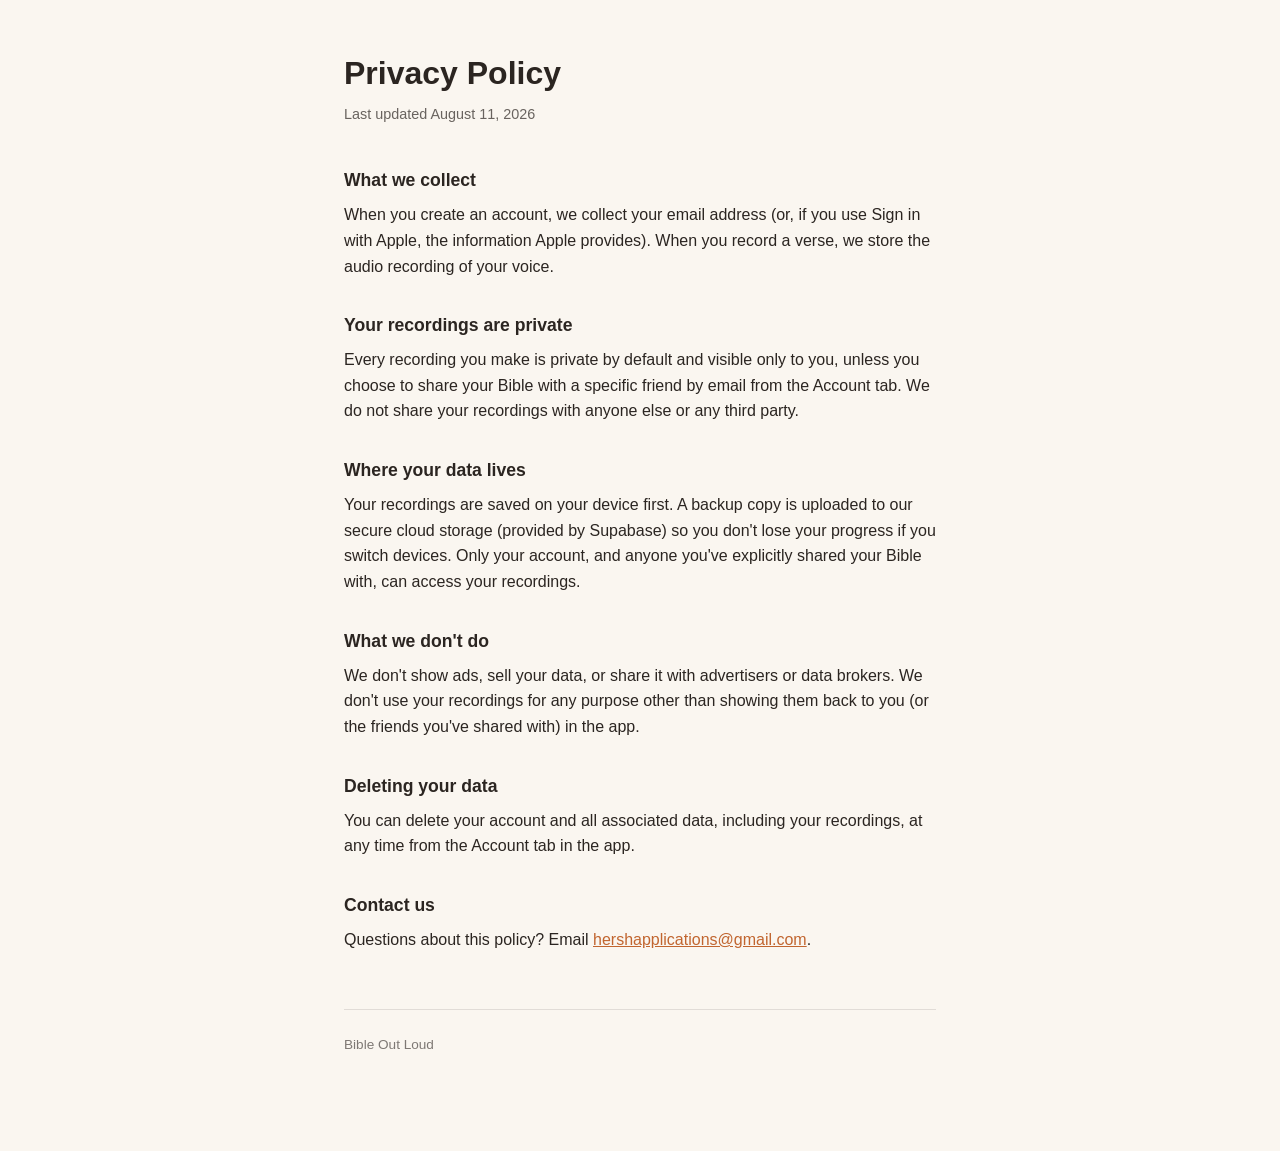
==== index.html @ baeb61bc "Add privacy policy page" ====
<!doctype html>
<html lang="en">
<head>
<meta charset="utf-8">
<meta name="viewport" content="width=device-width, initial-scale=1">
<title>Bible Out Loud — Privacy Policy</title>
<style>
  :root {
    --primary: #C1652F;
    --background: #FAF6F0;
    --text: #2B2521;
  }
  * { box-sizing: border-box; }
  body {
    margin: 0;
    background: var(--background);
    color: var(--text);
    font-family: -apple-system, BlinkMacSystemFont, "Segoe UI", Roboto, Helvetica, Arial, sans-serif;
    line-height: 1.6;
  }
  .wrap {
    max-width: 640px;
    margin: 0 auto;
    padding: 48px 24px 96px;
  }
  h1 {
    font-size: 2rem;
    font-weight: 800;
    margin: 0 0 4px;
  }
  .updated {
    color: rgba(43, 37, 33, 0.7);
    font-size: 0.9rem;
    margin: 0 0 40px;
  }
  h2 {
    font-size: 1.1rem;
    font-weight: 600;
    margin: 32px 0 8px;
  }
  p { margin: 0 0 16px; }
  a { color: var(--primary); }
  footer {
    margin-top: 56px;
    padding-top: 24px;
    border-top: 1px solid rgba(43, 37, 33, 0.12);
    color: rgba(43, 37, 33, 0.6);
    font-size: 0.85rem;
  }
</style>
</head>
<body>
  <div class="wrap">
    <h1>Privacy Policy</h1>
    <p class="updated">Last updated August 11, 2026</p>

    <h2>What we collect</h2>
    <p>When you create an account, we collect your email address (or, if you use Sign in with Apple, the information Apple provides). When you record a verse, we store the audio recording of your voice.</p>

    <h2>Your recordings are private</h2>
    <p>Every recording you make is private by default and visible only to you, unless you choose to share your Bible with a specific friend by email from the Account tab. We do not share your recordings with anyone else or any third party.</p>

    <h2>Where your data lives</h2>
    <p>Your recordings are saved on your device first. A backup copy is uploaded to our secure cloud storage (provided by Supabase) so you don't lose your progress if you switch devices. Only your account, and anyone you've explicitly shared your Bible with, can access your recordings.</p>

    <h2>What we don't do</h2>
    <p>We don't show ads, sell your data, or share it with advertisers or data brokers. We don't use your recordings for any purpose other than showing them back to you (or the friends you've shared with) in the app.</p>

    <h2>Deleting your data</h2>
    <p>You can delete your account and all associated data, including your recordings, at any time from the Account tab in the app.</p>

    <h2>Contact us</h2>
    <p>Questions about this policy? Email <a href="mailto:hershapplications@gmail.com">hershapplications@gmail.com</a>.</p>

    <footer>Bible Out Loud</footer>
  </div>
</body>
</html>
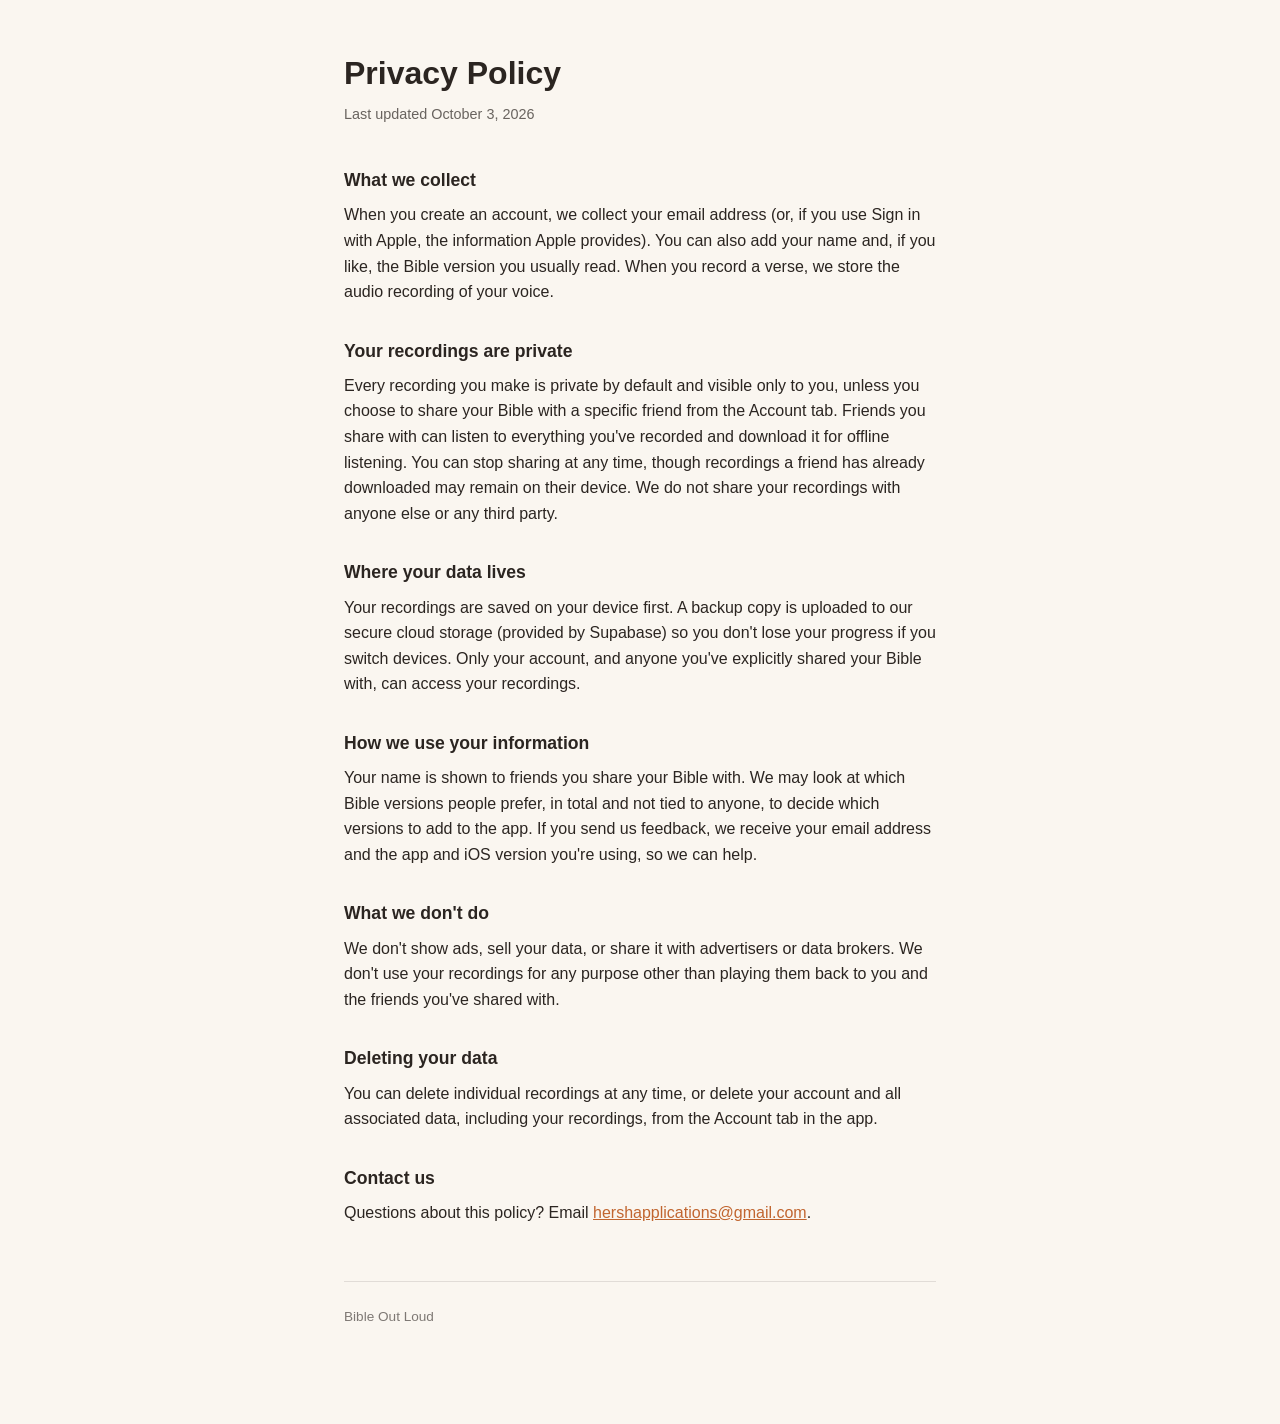
==== commit 43ec2f4f: "Update privacy policy: sharing, profile, feedback, deleting recordings Co-Authored-By: Claude Opus 5" ====
--- a/index.html
+++ b/index.html
@@ -52,22 +52,25 @@
 <body>
   <div class="wrap">
     <h1>Privacy Policy</h1>
-    <p class="updated">Last updated August 11, 2026</p>
+    <p class="updated">Last updated October 3, 2026</p>
 
     <h2>What we collect</h2>
-    <p>When you create an account, we collect your email address (or, if you use Sign in with Apple, the information Apple provides). When you record a verse, we store the audio recording of your voice.</p>
+    <p>When you create an account, we collect your email address (or, if you use Sign in with Apple, the information Apple provides). You can also add your name and, if you like, the Bible version you usually read. When you record a verse, we store the audio recording of your voice.</p>
 
     <h2>Your recordings are private</h2>
-    <p>Every recording you make is private by default and visible only to you, unless you choose to share your Bible with a specific friend by email from the Account tab. We do not share your recordings with anyone else or any third party.</p>
+    <p>Every recording you make is private by default and visible only to you, unless you choose to share your Bible with a specific friend from the Account tab. Friends you share with can listen to everything you've recorded and download it for offline listening. You can stop sharing at any time, though recordings a friend has already downloaded may remain on their device. We do not share your recordings with anyone else or any third party.</p>
 
     <h2>Where your data lives</h2>
     <p>Your recordings are saved on your device first. A backup copy is uploaded to our secure cloud storage (provided by Supabase) so you don't lose your progress if you switch devices. Only your account, and anyone you've explicitly shared your Bible with, can access your recordings.</p>
 
+    <h2>How we use your information</h2>
+    <p>Your name is shown to friends you share your Bible with. We may look at which Bible versions people prefer, in total and not tied to anyone, to decide which versions to add to the app. If you send us feedback, we receive your email address and the app and iOS version you're using, so we can help.</p>
+
     <h2>What we don't do</h2>
-    <p>We don't show ads, sell your data, or share it with advertisers or data brokers. We don't use your recordings for any purpose other than showing them back to you (or the friends you've shared with) in the app.</p>
+    <p>We don't show ads, sell your data, or share it with advertisers or data brokers. We don't use your recordings for any purpose other than playing them back to you and the friends you've shared with.</p>
 
     <h2>Deleting your data</h2>
-    <p>You can delete your account and all associated data, including your recordings, at any time from the Account tab in the app.</p>
+    <p>You can delete individual recordings at any time, or delete your account and all associated data, including your recordings, from the Account tab in the app.</p>
 
     <h2>Contact us</h2>
     <p>Questions about this policy? Email <a href="mailto:hershapplications@gmail.com">hershapplications@gmail.com</a>.</p>
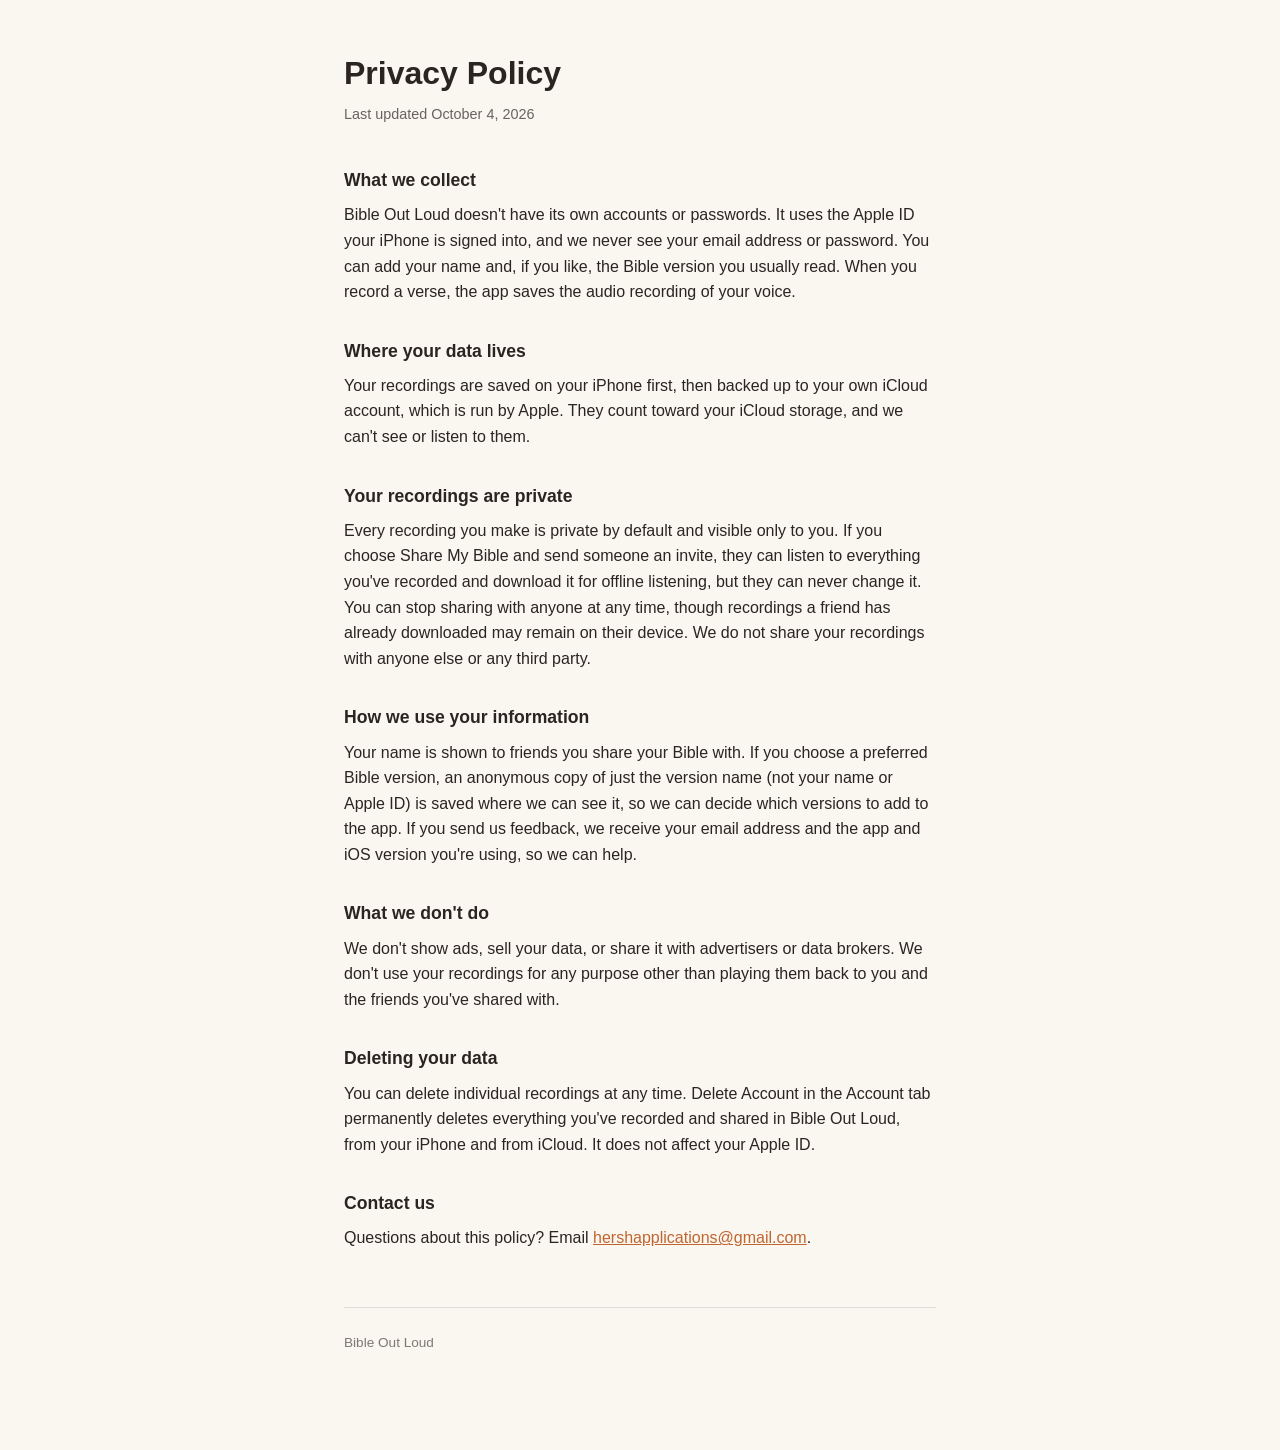
==== commit 4e1afc2f: "Privacy policy for the iCloud version (publish when it ships) Co-Authored-By: Claude Opus 5.5 <norep" ====
--- a/index.html
+++ b/index.html
@@ -52,25 +52,25 @@
 <body>
   <div class="wrap">
     <h1>Privacy Policy</h1>
-    <p class="updated">Last updated October 3, 2026</p>
+    <p class="updated">Last updated October 4, 2026</p>
 
     <h2>What we collect</h2>
-    <p>When you create an account, we collect your email address (or, if you use Sign in with Apple, the information Apple provides). You can also add your name and, if you like, the Bible version you usually read. When you record a verse, we store the audio recording of your voice.</p>
+    <p>Bible Out Loud doesn't have its own accounts or passwords. It uses the Apple ID your iPhone is signed into, and we never see your email address or password. You can add your name and, if you like, the Bible version you usually read. When you record a verse, the app saves the audio recording of your voice.</p>
+
+    <h2>Where your data lives</h2>
+    <p>Your recordings are saved on your iPhone first, then backed up to your own iCloud account, which is run by Apple. They count toward your iCloud storage, and we can't see or listen to them.</p>
 
     <h2>Your recordings are private</h2>
-    <p>Every recording you make is private by default and visible only to you, unless you choose to share your Bible with a specific friend from the Account tab. Friends you share with can listen to everything you've recorded and download it for offline listening. You can stop sharing at any time, though recordings a friend has already downloaded may remain on their device. We do not share your recordings with anyone else or any third party.</p>
-
-    <h2>Where your data lives</h2>
-    <p>Your recordings are saved on your device first. A backup copy is uploaded to our secure cloud storage (provided by Supabase) so you don't lose your progress if you switch devices. Only your account, and anyone you've explicitly shared your Bible with, can access your recordings.</p>
+    <p>Every recording you make is private by default and visible only to you. If you choose Share My Bible and send someone an invite, they can listen to everything you've recorded and download it for offline listening, but they can never change it. You can stop sharing with anyone at any time, though recordings a friend has already downloaded may remain on their device. We do not share your recordings with anyone else or any third party.</p>
 
     <h2>How we use your information</h2>
-    <p>Your name is shown to friends you share your Bible with. We may look at which Bible versions people prefer, in total and not tied to anyone, to decide which versions to add to the app. If you send us feedback, we receive your email address and the app and iOS version you're using, so we can help.</p>
+    <p>Your name is shown to friends you share your Bible with. If you choose a preferred Bible version, an anonymous copy of just the version name (not your name or Apple ID) is saved where we can see it, so we can decide which versions to add to the app. If you send us feedback, we receive your email address and the app and iOS version you're using, so we can help.</p>
 
     <h2>What we don't do</h2>
     <p>We don't show ads, sell your data, or share it with advertisers or data brokers. We don't use your recordings for any purpose other than playing them back to you and the friends you've shared with.</p>
 
     <h2>Deleting your data</h2>
-    <p>You can delete individual recordings at any time, or delete your account and all associated data, including your recordings, from the Account tab in the app.</p>
+    <p>You can delete individual recordings at any time. Delete Account in the Account tab permanently deletes everything you've recorded and shared in Bible Out Loud, from your iPhone and from iCloud. It does not affect your Apple ID.</p>
 
     <h2>Contact us</h2>
     <p>Questions about this policy? Email <a href="mailto:hershapplications@gmail.com">hershapplications@gmail.com</a>.</p>
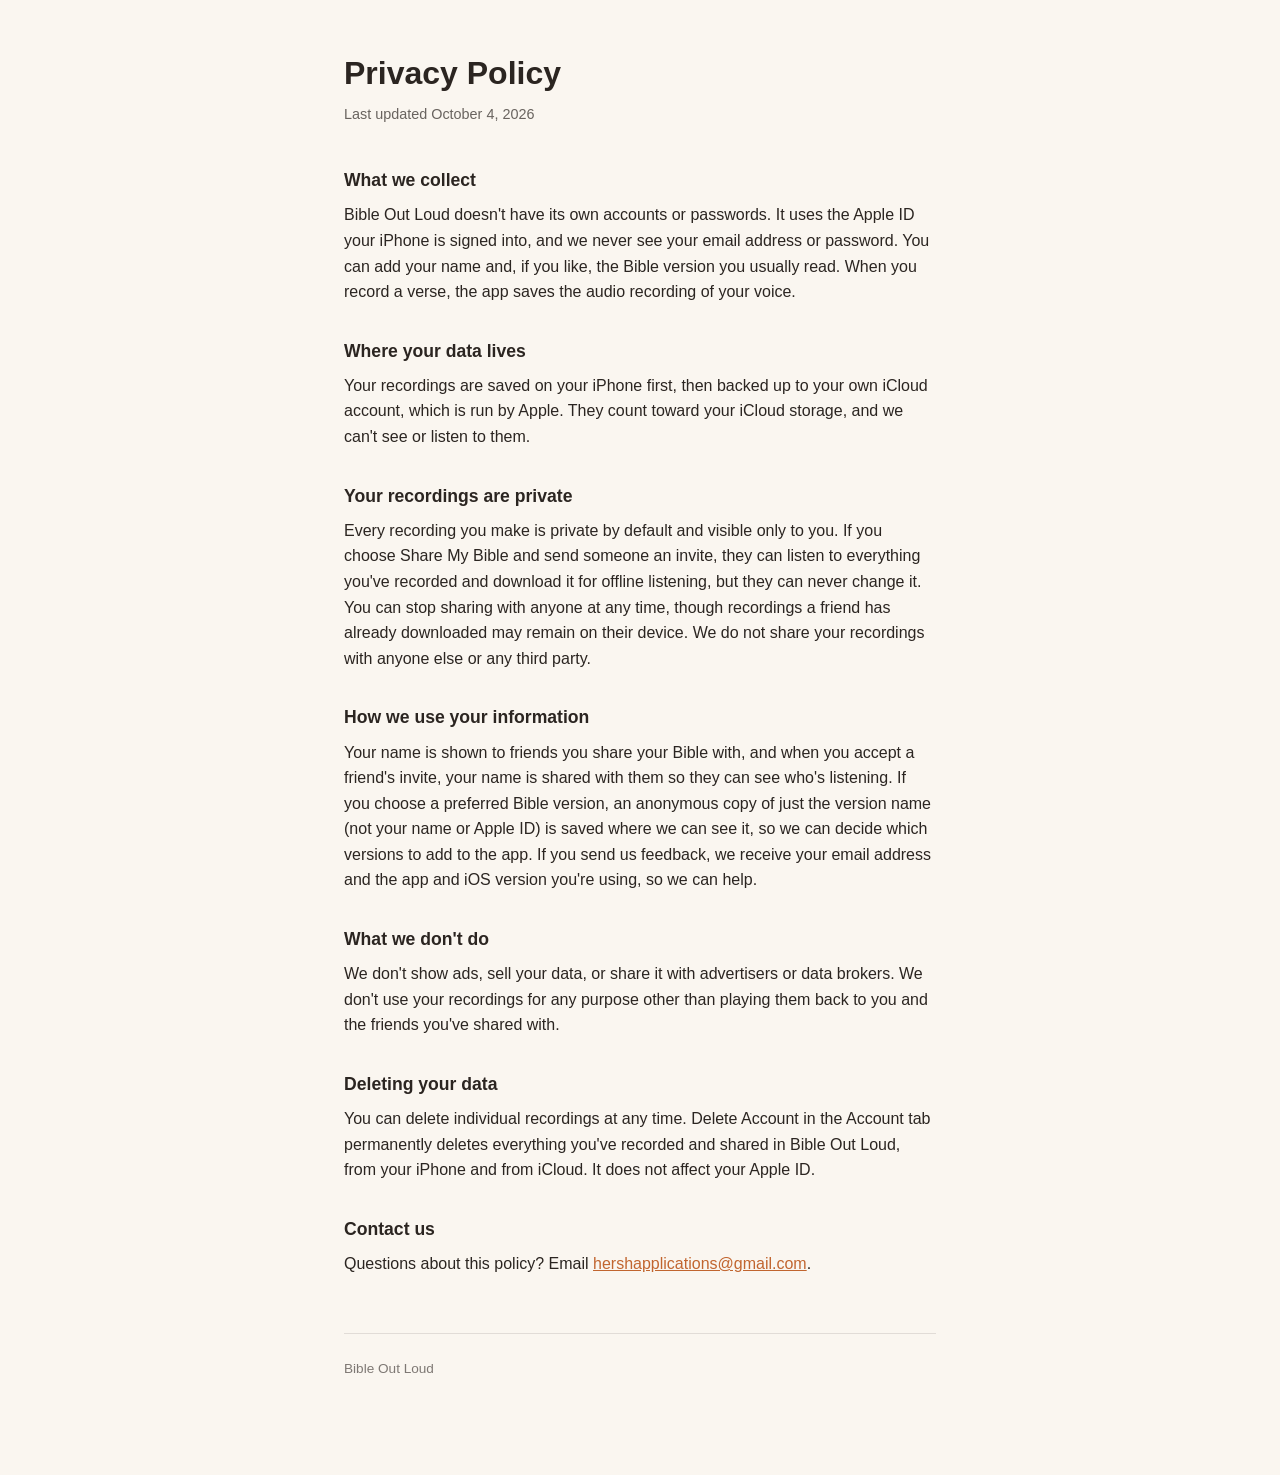
==== commit c7243348: "Policy: listener names shown to sharers Co-Authored-By: Claude Opus 5.5 <noreply@anthropic.com>" ====
--- a/index.html
+++ b/index.html
@@ -64,7 +64,7 @@
     <p>Every recording you make is private by default and visible only to you. If you choose Share My Bible and send someone an invite, they can listen to everything you've recorded and download it for offline listening, but they can never change it. You can stop sharing with anyone at any time, though recordings a friend has already downloaded may remain on their device. We do not share your recordings with anyone else or any third party.</p>
 
     <h2>How we use your information</h2>
-    <p>Your name is shown to friends you share your Bible with. If you choose a preferred Bible version, an anonymous copy of just the version name (not your name or Apple ID) is saved where we can see it, so we can decide which versions to add to the app. If you send us feedback, we receive your email address and the app and iOS version you're using, so we can help.</p>
+    <p>Your name is shown to friends you share your Bible with, and when you accept a friend's invite, your name is shared with them so they can see who's listening. If you choose a preferred Bible version, an anonymous copy of just the version name (not your name or Apple ID) is saved where we can see it, so we can decide which versions to add to the app. If you send us feedback, we receive your email address and the app and iOS version you're using, so we can help.</p>
 
     <h2>What we don't do</h2>
     <p>We don't show ads, sell your data, or share it with advertisers or data brokers. We don't use your recordings for any purpose other than playing them back to you and the friends you've shared with.</p>
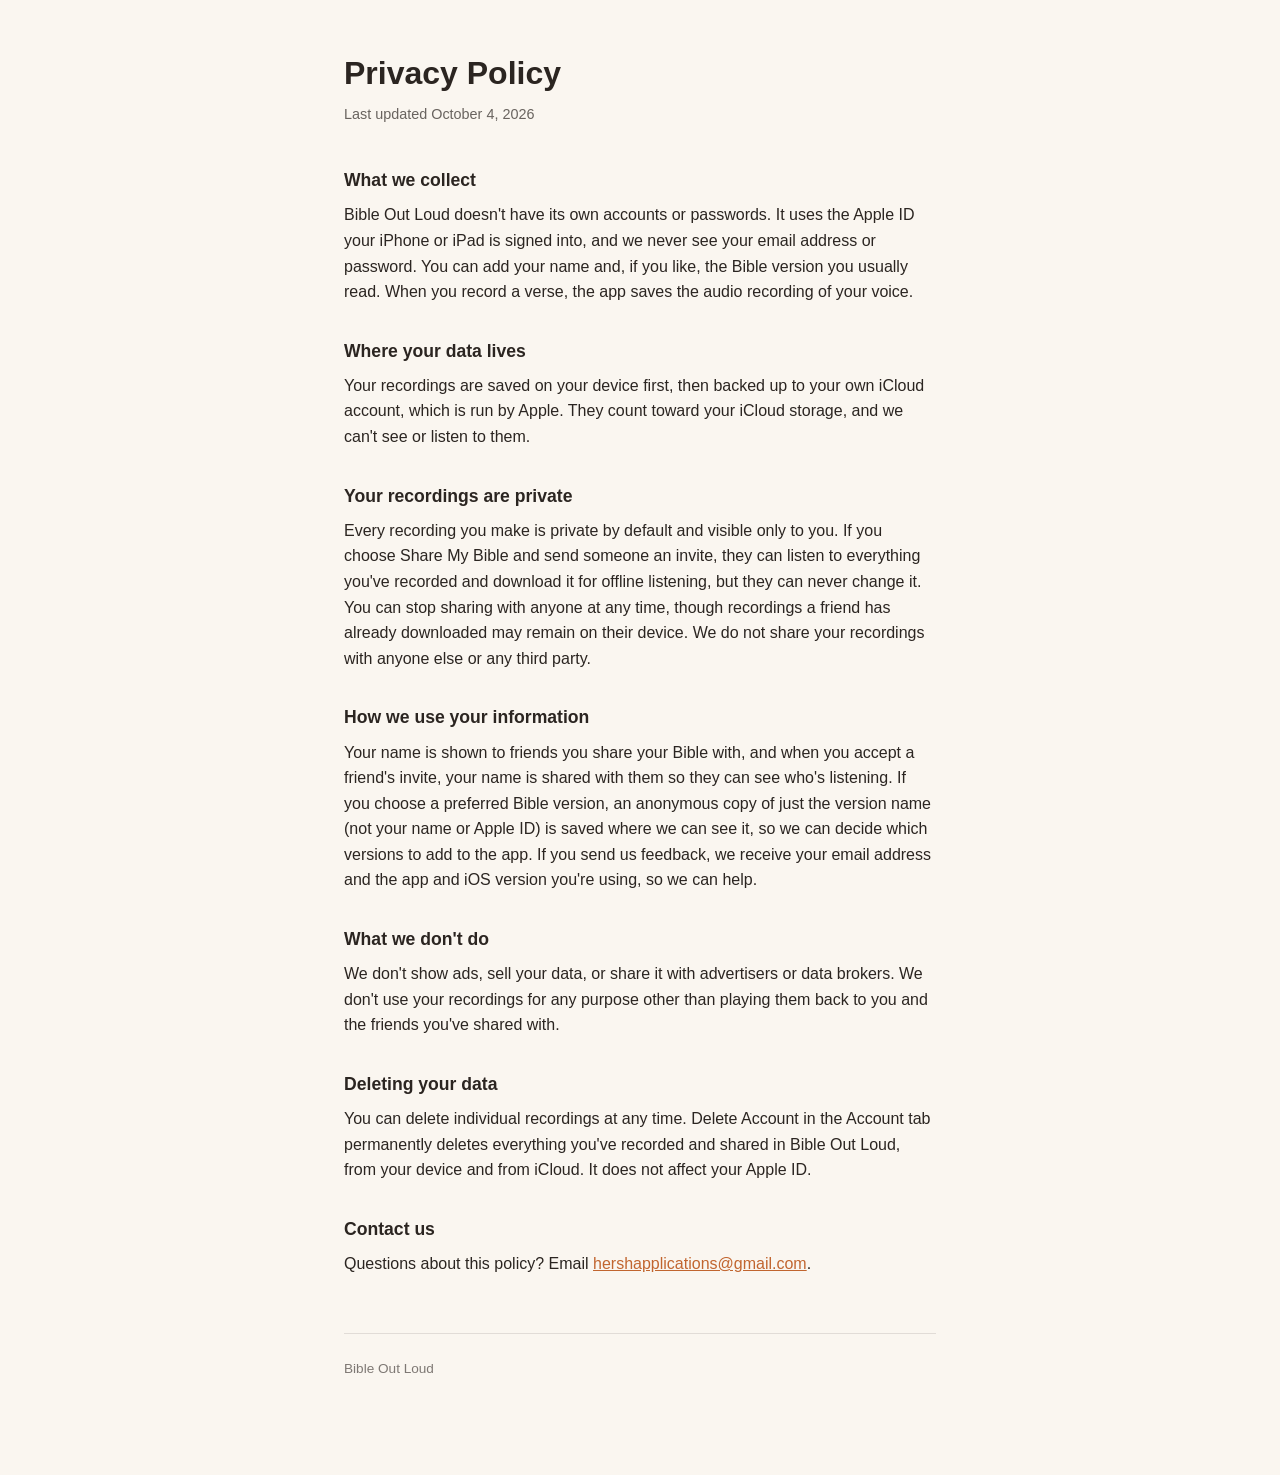
==== commit 376f1756: "Policy: device-neutral wording for iPad Co-Authored-By: Claude Opus 5.5 <noreply@anthropic.com>" ====
--- a/index.html
+++ b/index.html
@@ -55,10 +55,10 @@
     <p class="updated">Last updated October 4, 2026</p>
 
     <h2>What we collect</h2>
-    <p>Bible Out Loud doesn't have its own accounts or passwords. It uses the Apple ID your iPhone is signed into, and we never see your email address or password. You can add your name and, if you like, the Bible version you usually read. When you record a verse, the app saves the audio recording of your voice.</p>
+    <p>Bible Out Loud doesn't have its own accounts or passwords. It uses the Apple ID your iPhone or iPad is signed into, and we never see your email address or password. You can add your name and, if you like, the Bible version you usually read. When you record a verse, the app saves the audio recording of your voice.</p>
 
     <h2>Where your data lives</h2>
-    <p>Your recordings are saved on your iPhone first, then backed up to your own iCloud account, which is run by Apple. They count toward your iCloud storage, and we can't see or listen to them.</p>
+    <p>Your recordings are saved on your device first, then backed up to your own iCloud account, which is run by Apple. They count toward your iCloud storage, and we can't see or listen to them.</p>
 
     <h2>Your recordings are private</h2>
     <p>Every recording you make is private by default and visible only to you. If you choose Share My Bible and send someone an invite, they can listen to everything you've recorded and download it for offline listening, but they can never change it. You can stop sharing with anyone at any time, though recordings a friend has already downloaded may remain on their device. We do not share your recordings with anyone else or any third party.</p>
@@ -70,7 +70,7 @@
     <p>We don't show ads, sell your data, or share it with advertisers or data brokers. We don't use your recordings for any purpose other than playing them back to you and the friends you've shared with.</p>
 
     <h2>Deleting your data</h2>
-    <p>You can delete individual recordings at any time. Delete Account in the Account tab permanently deletes everything you've recorded and shared in Bible Out Loud, from your iPhone and from iCloud. It does not affect your Apple ID.</p>
+    <p>You can delete individual recordings at any time. Delete Account in the Account tab permanently deletes everything you've recorded and shared in Bible Out Loud, from your device and from iCloud. It does not affect your Apple ID.</p>
 
     <h2>Contact us</h2>
     <p>Questions about this policy? Email <a href="mailto:hershapplications@gmail.com">hershapplications@gmail.com</a>.</p>
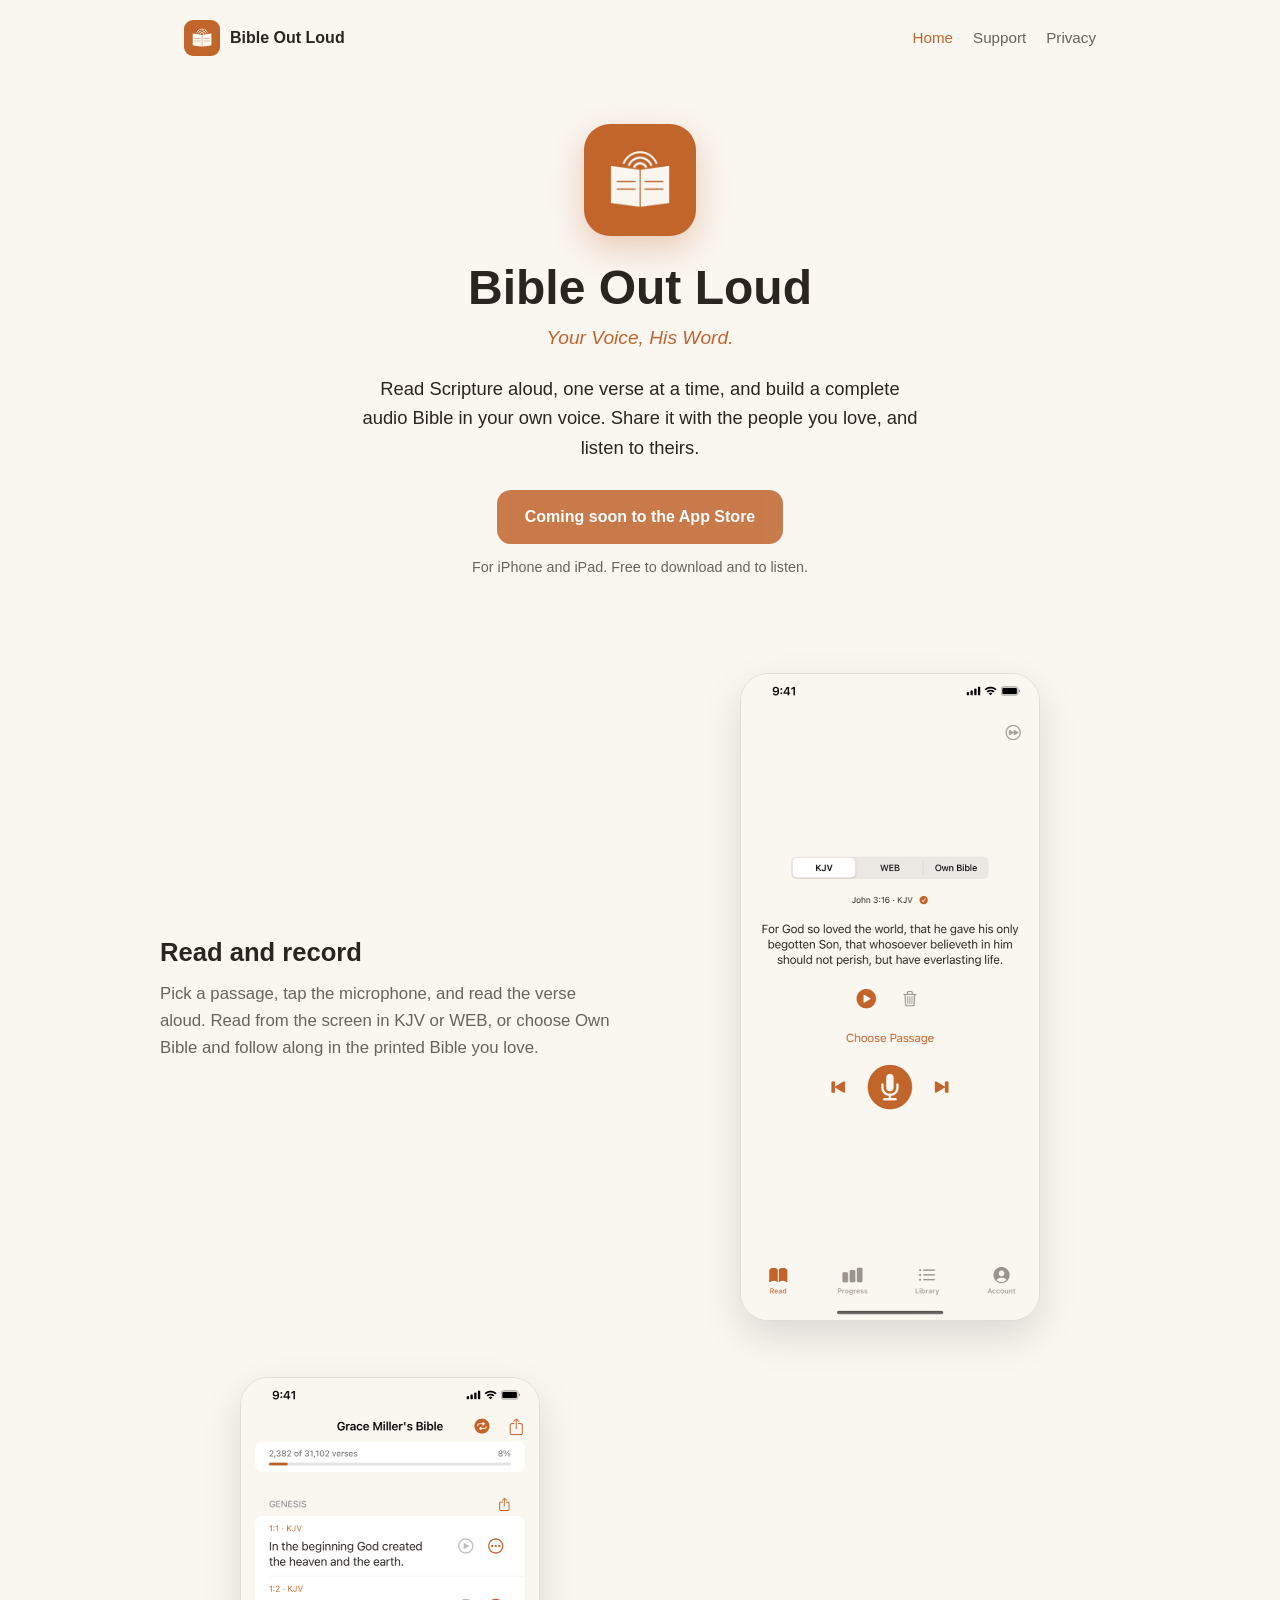
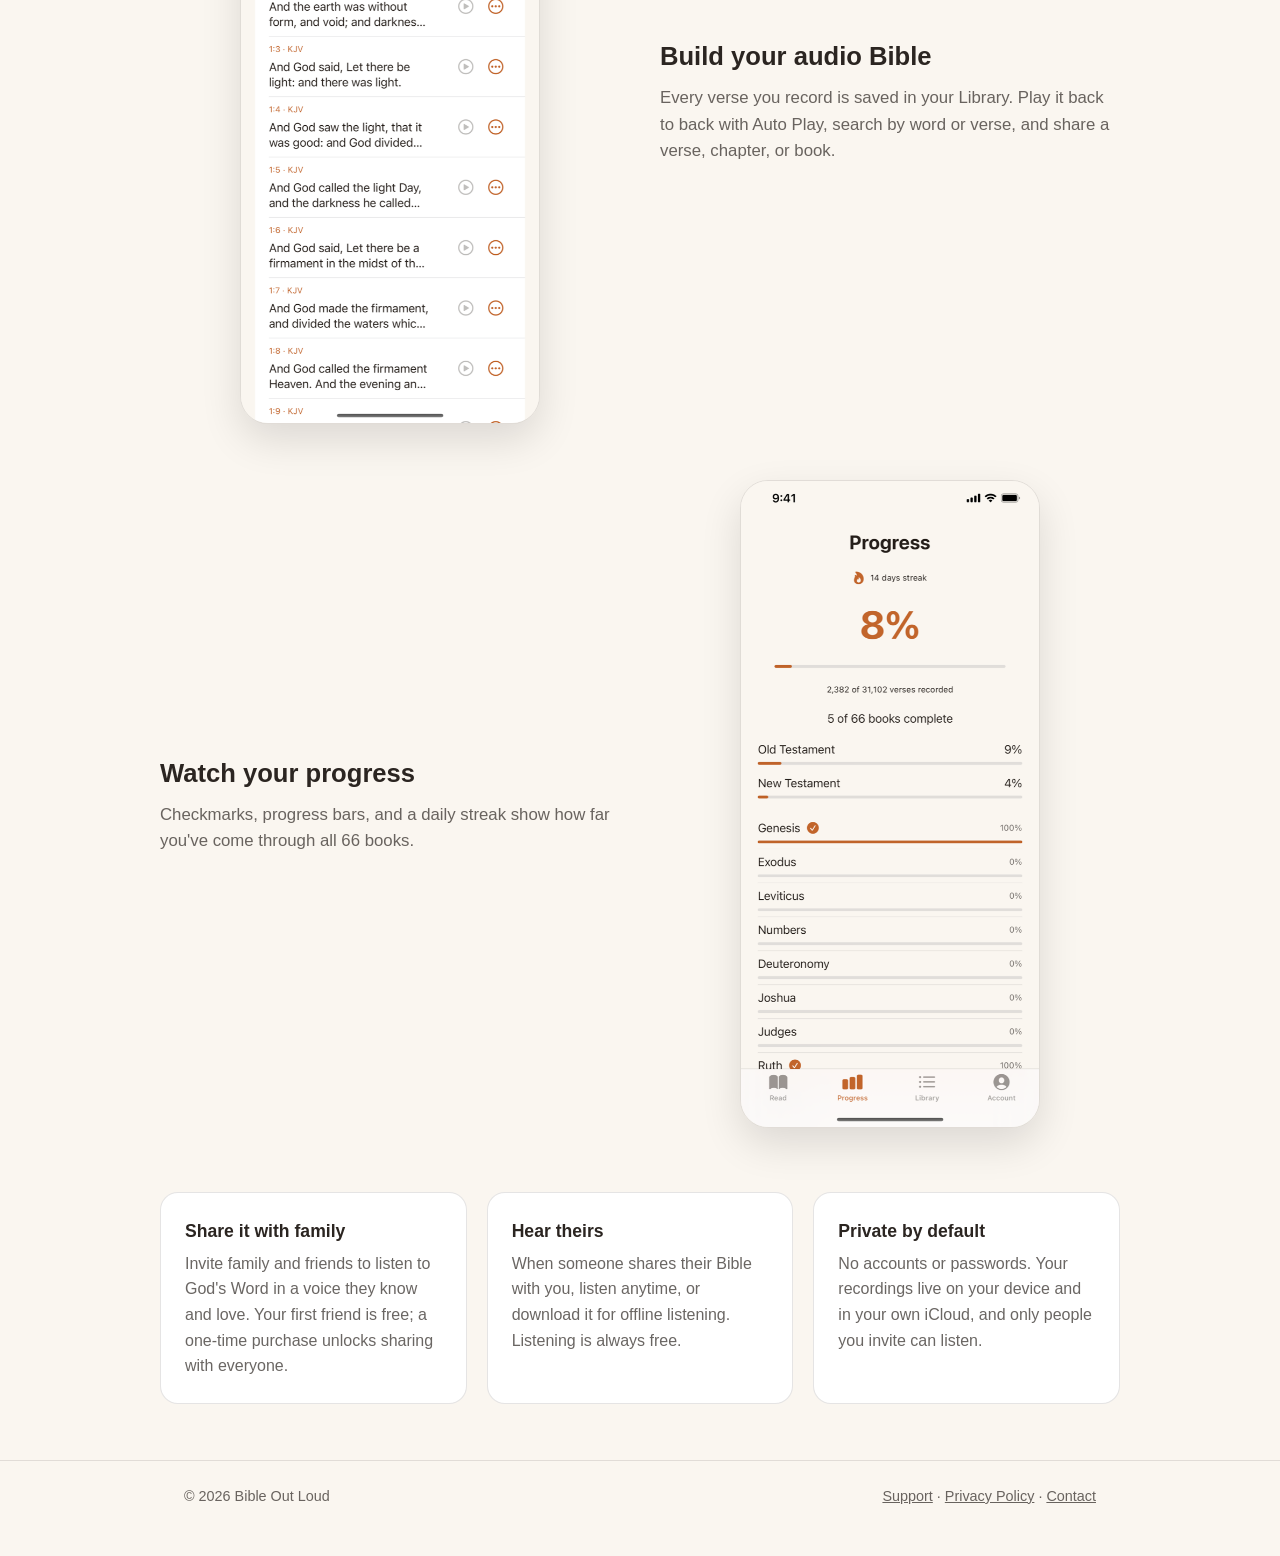
==== commit 72a27f33: "Homepage, support page, and privacy policy at /privacy Not published yet: bibleoutloud.app must stay" ====
--- a/index.html
+++ b/index.html
@@ -3,79 +3,80 @@
 <head>
 <meta charset="utf-8">
 <meta name="viewport" content="width=device-width, initial-scale=1">
-<title>Bible Out Loud — Privacy Policy</title>
-<style>
-  :root {
-    --primary: #C1652F;
-    --background: #FAF6F0;
-    --text: #2B2521;
-  }
-  * { box-sizing: border-box; }
-  body {
-    margin: 0;
-    background: var(--background);
-    color: var(--text);
-    font-family: -apple-system, BlinkMacSystemFont, "Segoe UI", Roboto, Helvetica, Arial, sans-serif;
-    line-height: 1.6;
-  }
-  .wrap {
-    max-width: 640px;
-    margin: 0 auto;
-    padding: 48px 24px 96px;
-  }
-  h1 {
-    font-size: 2rem;
-    font-weight: 800;
-    margin: 0 0 4px;
-  }
-  .updated {
-    color: rgba(43, 37, 33, 0.7);
-    font-size: 0.9rem;
-    margin: 0 0 40px;
-  }
-  h2 {
-    font-size: 1.1rem;
-    font-weight: 600;
-    margin: 32px 0 8px;
-  }
-  p { margin: 0 0 16px; }
-  a { color: var(--primary); }
-  footer {
-    margin-top: 56px;
-    padding-top: 24px;
-    border-top: 1px solid rgba(43, 37, 33, 0.12);
-    color: rgba(43, 37, 33, 0.6);
-    font-size: 0.85rem;
-  }
-</style>
+<title>Bible Out Loud – Your Voice, His Word.</title>
+<meta name="description" content="Read Scripture aloud, build an audio Bible in your own voice, and share it with the people you love.">
+<meta property="og:title" content="Bible Out Loud – Your Voice, His Word.">
+<meta property="og:description" content="Read Scripture aloud, build an audio Bible in your own voice, and share it with the people you love.">
+<meta property="og:image" content="https://bibleoutloud.app/assets/logo.png">
+<link rel="icon" href="assets/logo.png">
+<link rel="apple-touch-icon" href="assets/apple-touch-icon.png">
+<link rel="stylesheet" href="assets/site.css">
 </head>
 <body>
-  <div class="wrap">
-    <h1>Privacy Policy</h1>
-    <p class="updated">Last updated October 4, 2026</p>
+  <header class="site-header">
+    <div class="wrap">
+      <a class="brand" href=""><img src="assets/logo.png" alt=""> Bible Out Loud</a>
+      <nav class="nav" aria-label="Main"><a href="" aria-current="page">Home</a><a href="support/">Support</a><a href="privacy/">Privacy</a></nav>
+    </div>
+  </header>
+  <main>
+    <section class="hero">
+      <div class="wrap">
+        <img class="icon" src="assets/logo.png" alt="Bible Out Loud app icon">
+        <h1>Bible Out Loud</h1>
+        <p class="tagline">Your Voice, His Word.</p>
+        <p class="lead">Read Scripture aloud, one verse at a time, and build a complete audio Bible in your own voice. Share it with the people you love, and listen to theirs.</p>
+        <!-- APP STORE LINK: when the app is live, change this to
+             <a class="store-button" href="https://apps.apple.com/app/id6800993231">Download on the App Store</a> -->
+        <span class="store-button pending">Coming soon to the App Store</span>
+        <p class="note">For iPhone and iPad. Free to download and to listen.</p>
+      </div>
+    </section>
 
-    <h2>What we collect</h2>
-    <p>Bible Out Loud doesn't have its own accounts or passwords. It uses the Apple ID your iPhone or iPad is signed into, and we never see your email address or password. You can add your name and, if you like, the Bible version you usually read. When you record a verse, the app saves the audio recording of your voice.</p>
+    <section class="wrap features">
+      <div class="feature">
+        <div class="feature-text">
+          <h2>Read and record</h2>
+          <p>Pick a passage, tap the microphone, and read the verse aloud. Read from the screen in KJV or WEB, or choose Own Bible and follow along in the printed Bible you love.</p>
+        </div>
+        <img src="assets/screen-read.png" alt="The Read screen showing John 3:16 with a record button" loading="lazy">
+      </div>
+      <div class="feature">
+        <div class="feature-text">
+          <h2>Build your audio Bible</h2>
+          <p>Every verse you record is saved in your Library. Play it back to back with Auto Play, search by word or verse, and share a verse, chapter, or book.</p>
+        </div>
+        <img src="assets/screen-library.png" alt="A Library of recorded verses from Genesis" loading="lazy">
+      </div>
+      <div class="feature">
+        <div class="feature-text">
+          <h2>Watch your progress</h2>
+          <p>Checkmarks, progress bars, and a daily streak show how far you've come through all 66 books.</p>
+        </div>
+        <img src="assets/screen-progress.png" alt="The Progress screen showing 8 percent complete and a 14 day streak" loading="lazy">
+      </div>
+    </section>
 
-    <h2>Where your data lives</h2>
-    <p>Your recordings are saved on your device first, then backed up to your own iCloud account, which is run by Apple. They count toward your iCloud storage, and we can't see or listen to them.</p>
-
-    <h2>Your recordings are private</h2>
-    <p>Every recording you make is private by default and visible only to you. If you choose Share My Bible and send someone an invite, they can listen to everything you've recorded and download it for offline listening, but they can never change it. You can stop sharing with anyone at any time, though recordings a friend has already downloaded may remain on their device. We do not share your recordings with anyone else or any third party.</p>
-
-    <h2>How we use your information</h2>
-    <p>Your name is shown to friends you share your Bible with, and when you accept a friend's invite, your name is shared with them so they can see who's listening. If you choose a preferred Bible version, an anonymous copy of just the version name (not your name or Apple ID) is saved where we can see it, so we can decide which versions to add to the app. If you send us feedback, we receive your email address and the app and iOS version you're using, so we can help.</p>
-
-    <h2>What we don't do</h2>
-    <p>We don't show ads, sell your data, or share it with advertisers or data brokers. We don't use your recordings for any purpose other than playing them back to you and the friends you've shared with.</p>
-
-    <h2>Deleting your data</h2>
-    <p>You can delete individual recordings at any time. Delete Account in the Account tab permanently deletes everything you've recorded and shared in Bible Out Loud, from your device and from iCloud. It does not affect your Apple ID.</p>
-
-    <h2>Contact us</h2>
-    <p>Questions about this policy? Email <a href="mailto:hershapplications@gmail.com">hershapplications@gmail.com</a>.</p>
-
-    <footer>Bible Out Loud</footer>
-  </div>
+    <section class="wrap cards" aria-label="Highlights">
+      <div class="card">
+        <h3>Share it with family</h3>
+        <p>Invite family and friends to listen to God's Word in a voice they know and love. Your first friend is free; a one-time purchase unlocks sharing with everyone.</p>
+      </div>
+      <div class="card">
+        <h3>Hear theirs</h3>
+        <p>When someone shares their Bible with you, listen anytime, or download it for offline listening. Listening is always free.</p>
+      </div>
+      <div class="card">
+        <h3>Private by default</h3>
+        <p>No accounts or passwords. Your recordings live on your device and in your own iCloud, and only people you invite can listen.</p>
+      </div>
+    </section>
+  </main>
+  <footer class="site-footer">
+    <div class="wrap">
+      <span>© 2026 Bible Out Loud</span>
+      <span><a href="support/">Support</a> · <a href="privacy/">Privacy Policy</a> · <a href="mailto:hershapplications@gmail.com">Contact</a></span>
+    </div>
+  </footer>
 </body>
 </html>
--- a/assets/site.css
+++ b/assets/site.css
@@ -0,0 +1,90 @@
+:root {
+  --primary: #C1652F;
+  --primary-soft: rgba(193, 101, 47, 0.12);
+  --background: #FAF6F0;
+  --card: #FFFFFF;
+  --text: #2B2521;
+  --muted: rgba(43, 37, 33, 0.7);
+  --line: rgba(43, 37, 33, 0.12);
+}
+@media (prefers-color-scheme: dark) {
+  :root {
+    --primary: #E08A55;
+    --primary-soft: rgba(224, 138, 85, 0.16);
+    --background: #1E1A17;
+    --card: #2A2420;
+    --text: #F3ECE4;
+    --muted: rgba(243, 236, 228, 0.7);
+    --line: rgba(243, 236, 228, 0.14);
+  }
+}
+* { box-sizing: border-box; }
+html { -webkit-text-size-adjust: 100%; }
+body {
+  margin: 0;
+  background: var(--background);
+  color: var(--text);
+  font-family: -apple-system, BlinkMacSystemFont, "Segoe UI", Roboto, Helvetica, Arial, sans-serif;
+  line-height: 1.6;
+}
+a { color: var(--primary); }
+img { max-width: 100%; display: block; }
+
+.wrap { max-width: 960px; margin: 0 auto; padding: 0 24px; }
+.narrow { max-width: 640px; }
+
+/* Header */
+.site-header { padding: 20px 0; }
+.site-header .wrap { display: flex; align-items: center; justify-content: space-between; gap: 16px; }
+.brand { display: flex; align-items: center; gap: 10px; color: var(--text); text-decoration: none; font-weight: 700; white-space: nowrap; }
+.brand img { width: 36px; height: 36px; border-radius: 9px; }
+.nav { display: flex; gap: 20px; font-size: 0.95rem; }
+.nav a { color: var(--muted); text-decoration: none; }
+.nav a:hover, .nav a[aria-current="page"] { color: var(--primary); }
+
+/* Hero */
+.hero { text-align: center; padding: 48px 0 32px; }
+.hero .icon { width: 112px; height: 112px; border-radius: 26px; margin: 0 auto 24px; box-shadow: 0 12px 32px rgba(193, 101, 47, 0.3); }
+.hero h1 { font-size: clamp(2rem, 6vw, 3rem); font-weight: 800; margin: 0; line-height: 1.15; }
+.tagline { color: var(--primary); font-style: italic; font-size: 1.2rem; margin: 8px 0 20px; }
+.lead { font-size: 1.15rem; max-width: 560px; margin: 0 auto 28px; }
+.store-button {
+  display: inline-block; background: var(--primary); color: #fff; text-decoration: none;
+  font-weight: 600; padding: 14px 28px; border-radius: 14px;
+}
+.store-button.pending { opacity: 0.85; cursor: default; }
+.note { color: var(--muted); font-size: 0.9rem; margin-top: 12px; }
+
+/* Features */
+.features { display: grid; gap: 56px; padding: 48px 0; }
+.feature { display: grid; grid-template-columns: 1fr 1fr; gap: 40px; align-items: center; }
+.feature:nth-child(even) .feature-text { order: 2; }
+.feature h2 { font-size: 1.6rem; margin: 0 0 8px; }
+.feature p { margin: 0; color: var(--muted); font-size: 1.05rem; }
+.feature img { width: 100%; max-width: 300px; margin: 0 auto; border-radius: 28px; border: 1px solid var(--line); box-shadow: 0 16px 40px rgba(0, 0, 0, 0.12); }
+
+/* Cards */
+.cards { display: grid; grid-template-columns: repeat(3, 1fr); gap: 20px; padding: 16px 0 56px; }
+.card { background: var(--card); border: 1px solid var(--line); border-radius: 18px; padding: 24px; }
+.card h3 { margin: 0 0 6px; font-size: 1.1rem; }
+.card p { margin: 0; color: var(--muted); }
+
+/* Text pages (privacy, support) */
+.page { padding: 24px 0 80px; }
+.page h1 { font-size: 2rem; font-weight: 800; margin: 0 0 4px; }
+.updated { color: var(--muted); font-size: 0.9rem; margin: 0 0 40px; }
+.page h2 { font-size: 1.1rem; font-weight: 600; margin: 32px 0 8px; }
+.page p { margin: 0 0 16px; }
+
+/* Footer */
+.site-footer { border-top: 1px solid var(--line); padding: 24px 0 48px; color: var(--muted); font-size: 0.9rem; }
+.site-footer .wrap { display: flex; flex-wrap: wrap; justify-content: space-between; gap: 12px; }
+.site-footer a { color: var(--muted); }
+
+@media (max-width: 720px) {
+  .feature { grid-template-columns: 1fr; gap: 20px; text-align: center; }
+  .feature:nth-child(even) .feature-text { order: 0; }
+  .cards { grid-template-columns: 1fr; }
+  .nav { gap: 12px; font-size: 0.9rem; }
+  .brand img { width: 30px; height: 30px; }
+}
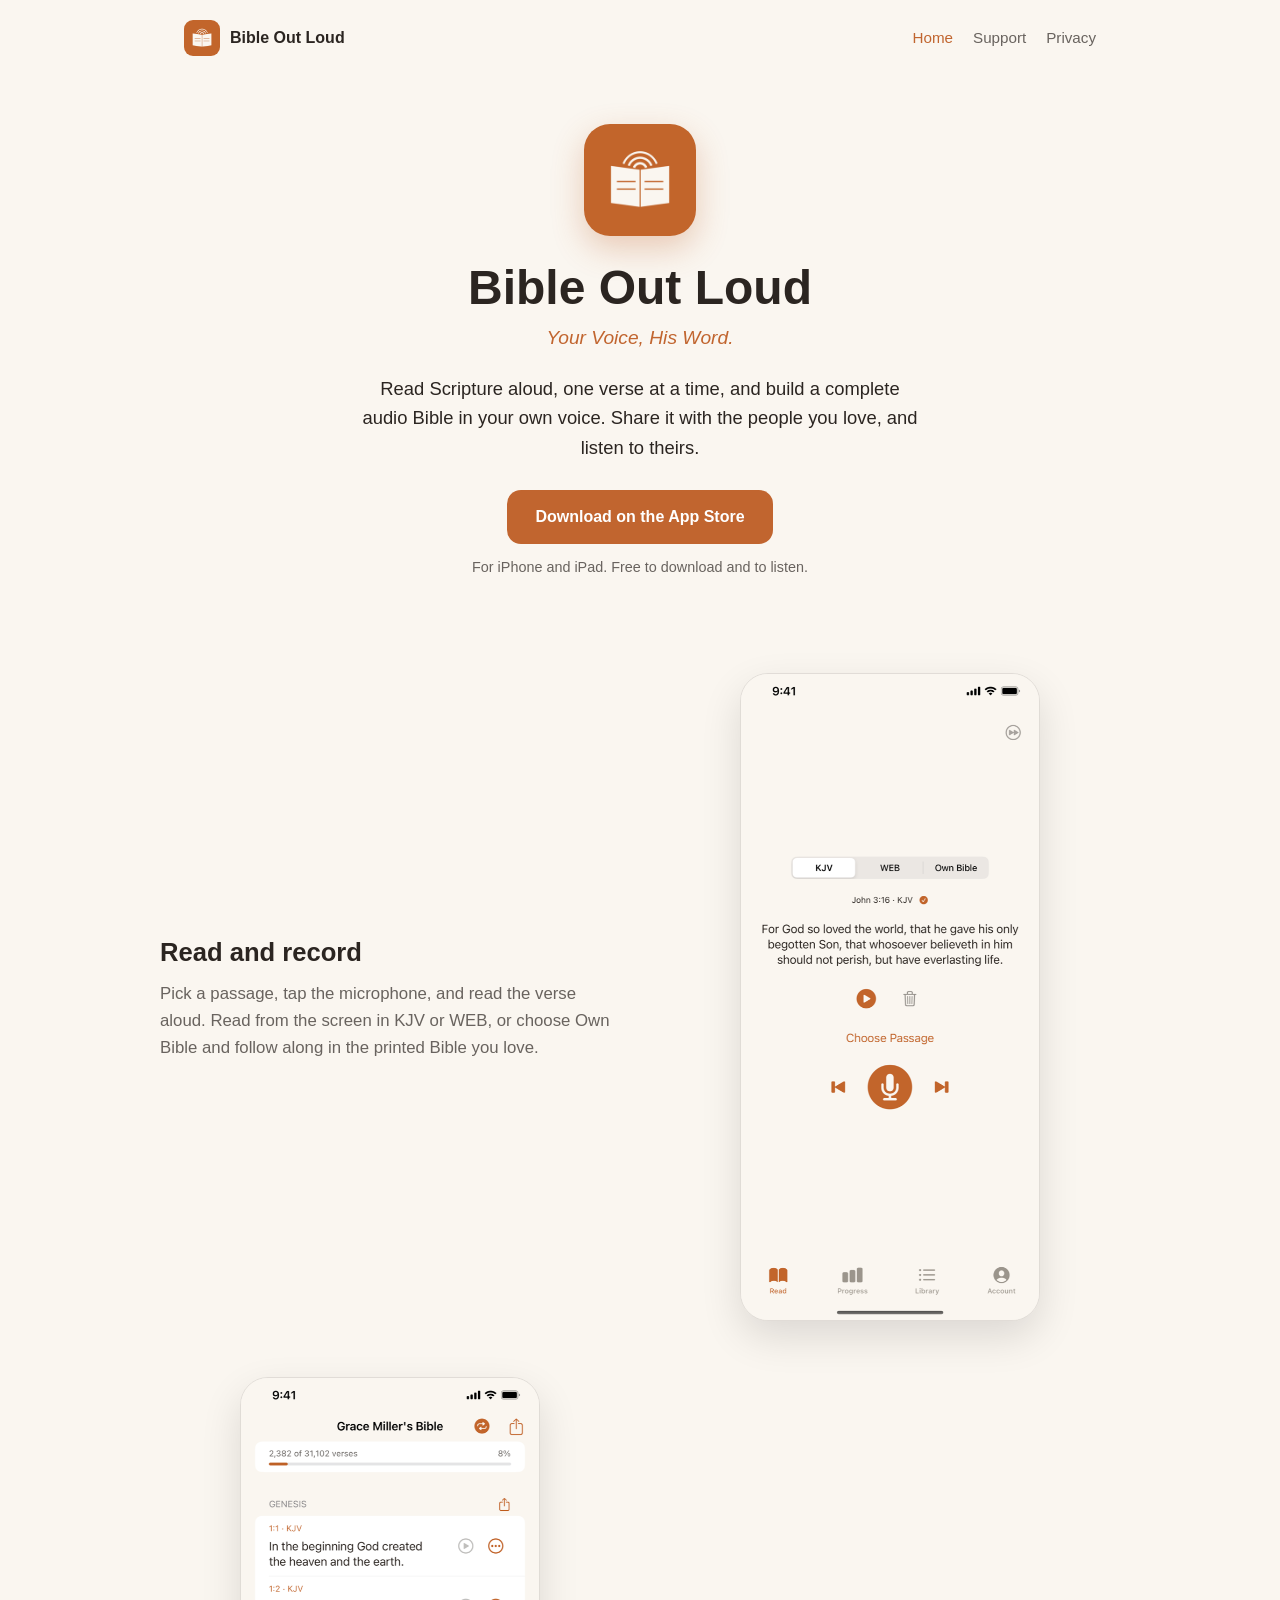
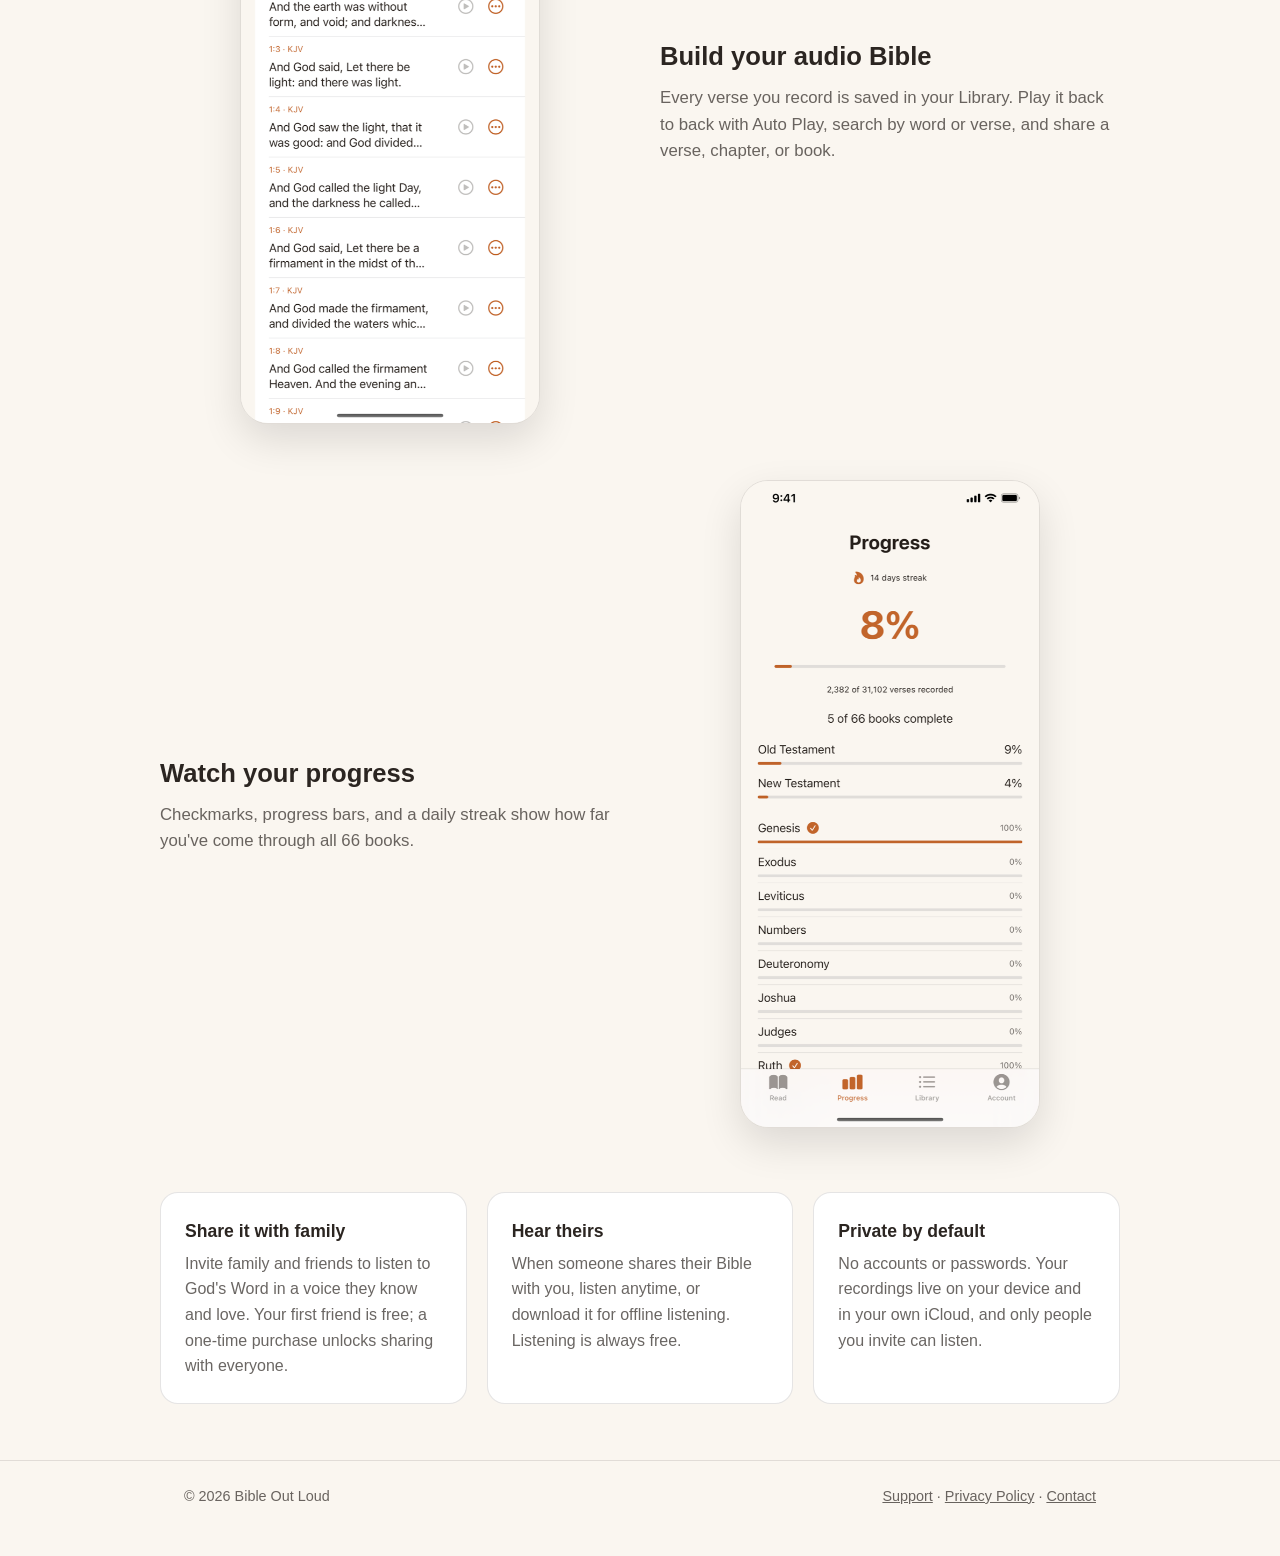
==== commit a228fa0f: "Homepage: link the live App Store page Co-Authored-By: Claude Opus 5.5 <noreply@anthropic.com>" ====
--- a/index.html
+++ b/index.html
@@ -26,9 +26,7 @@
         <h1>Bible Out Loud</h1>
         <p class="tagline">Your Voice, His Word.</p>
         <p class="lead">Read Scripture aloud, one verse at a time, and build a complete audio Bible in your own voice. Share it with the people you love, and listen to theirs.</p>
-        <!-- APP STORE LINK: when the app is live, change this to
-             <a class="store-button" href="https://apps.apple.com/app/id6800993231">Download on the App Store</a> -->
-        <span class="store-button pending">Coming soon to the App Store</span>
+        <a class="store-button" href="https://apps.apple.com/us/app/bible-out-loud/id6800993231">Download on the App Store</a>
         <p class="note">For iPhone and iPad. Free to download and to listen.</p>
       </div>
     </section>
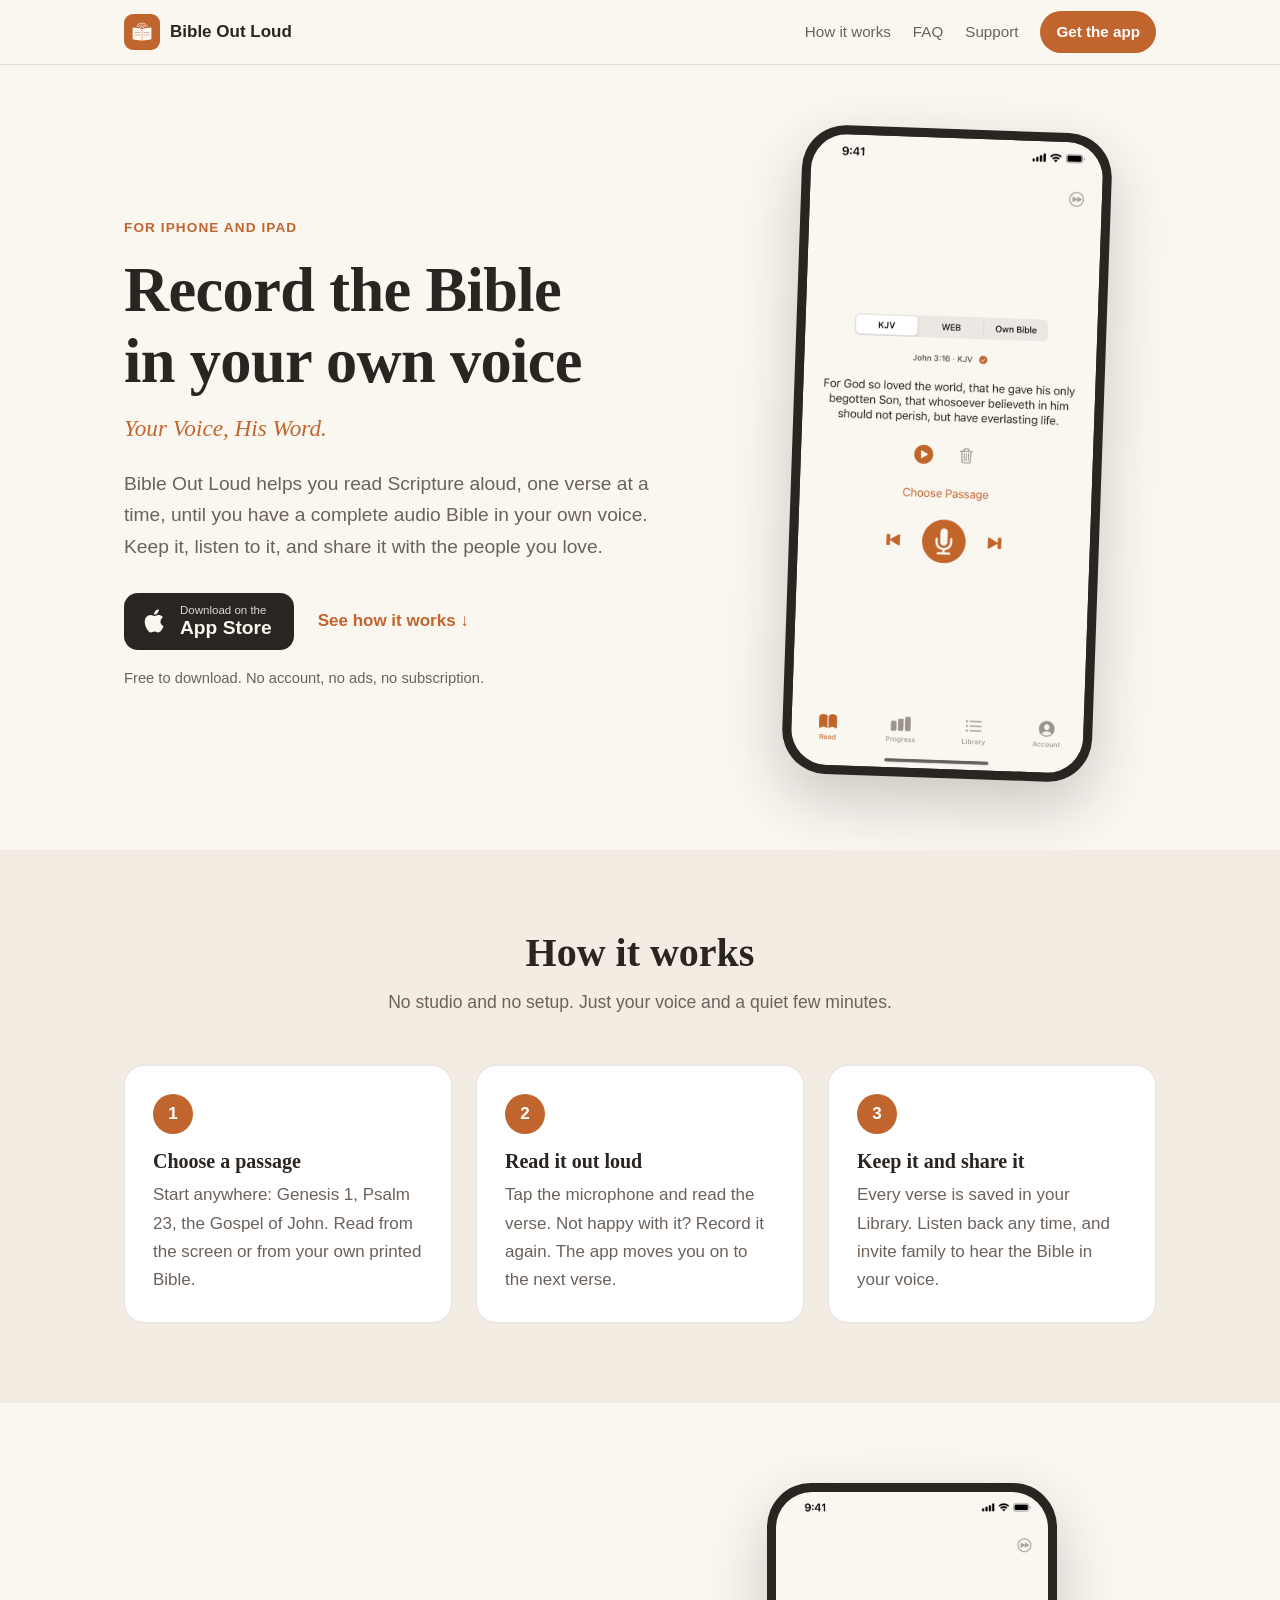
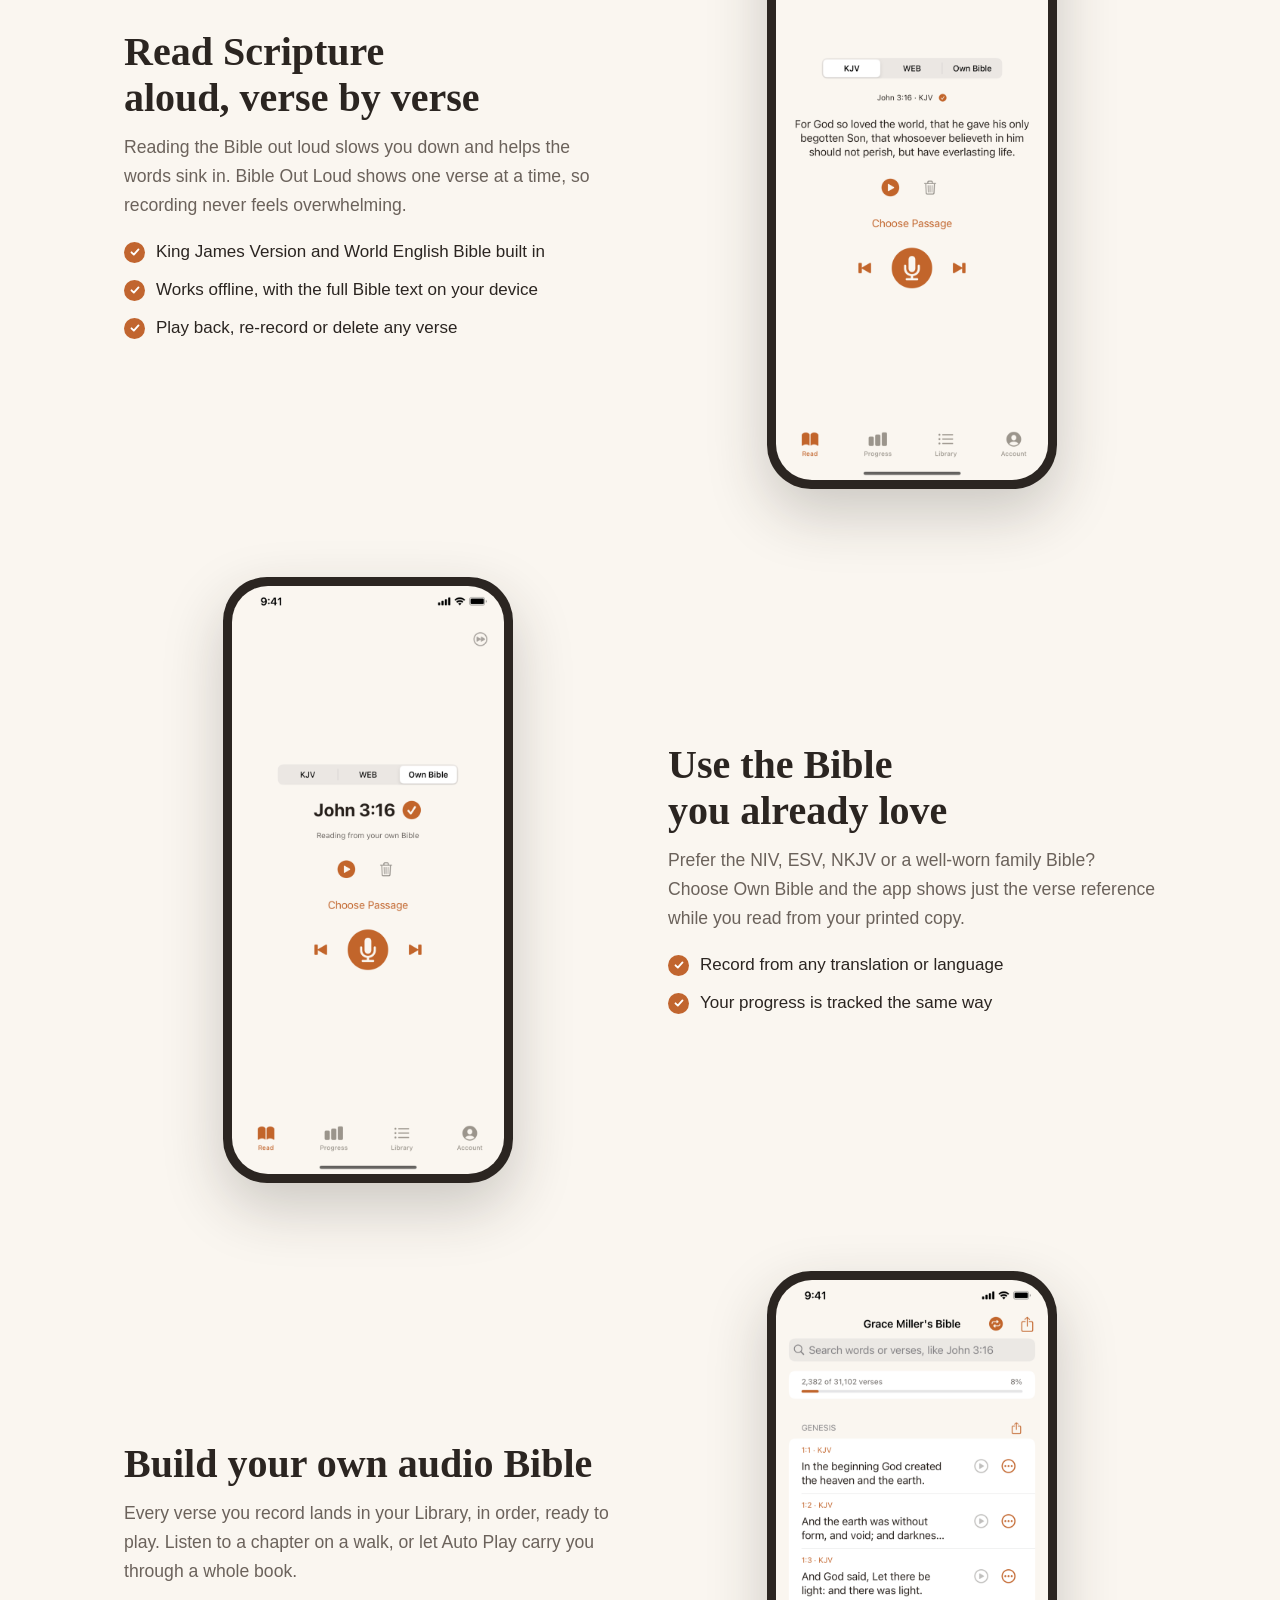
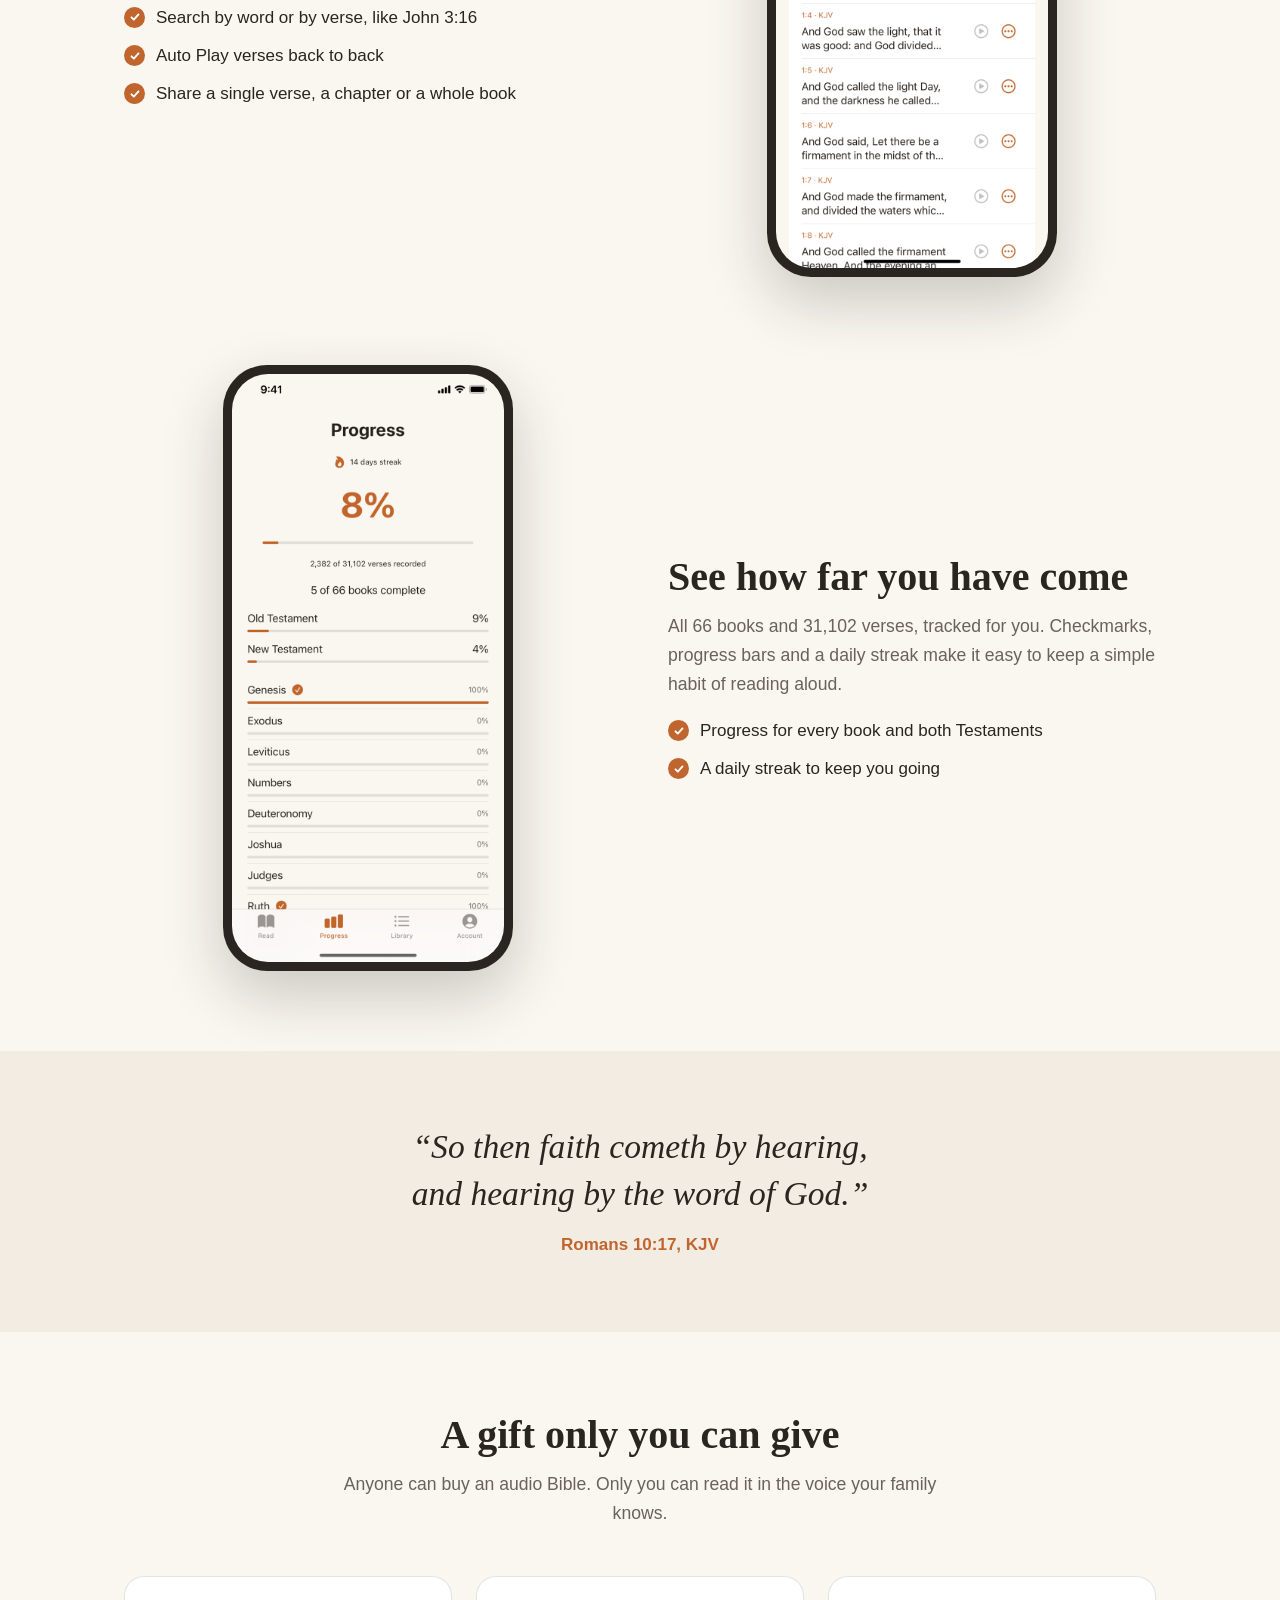
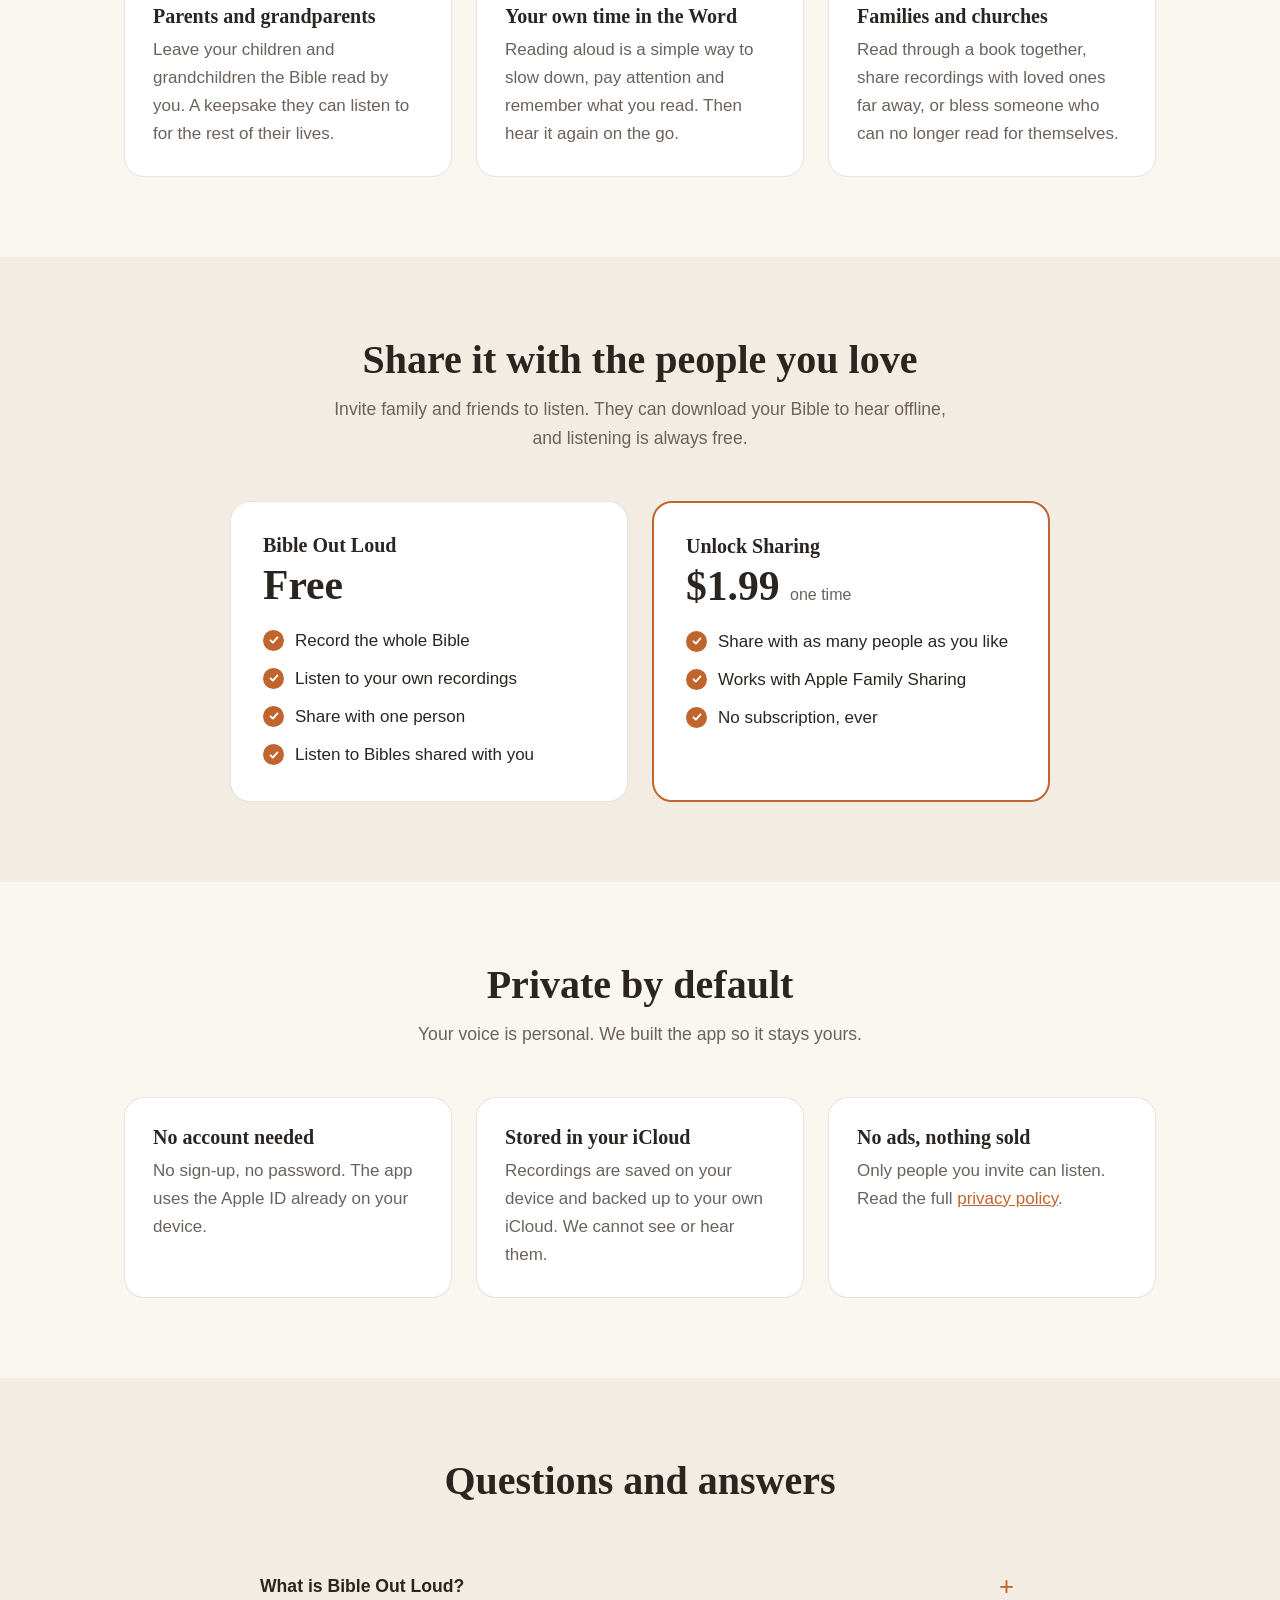
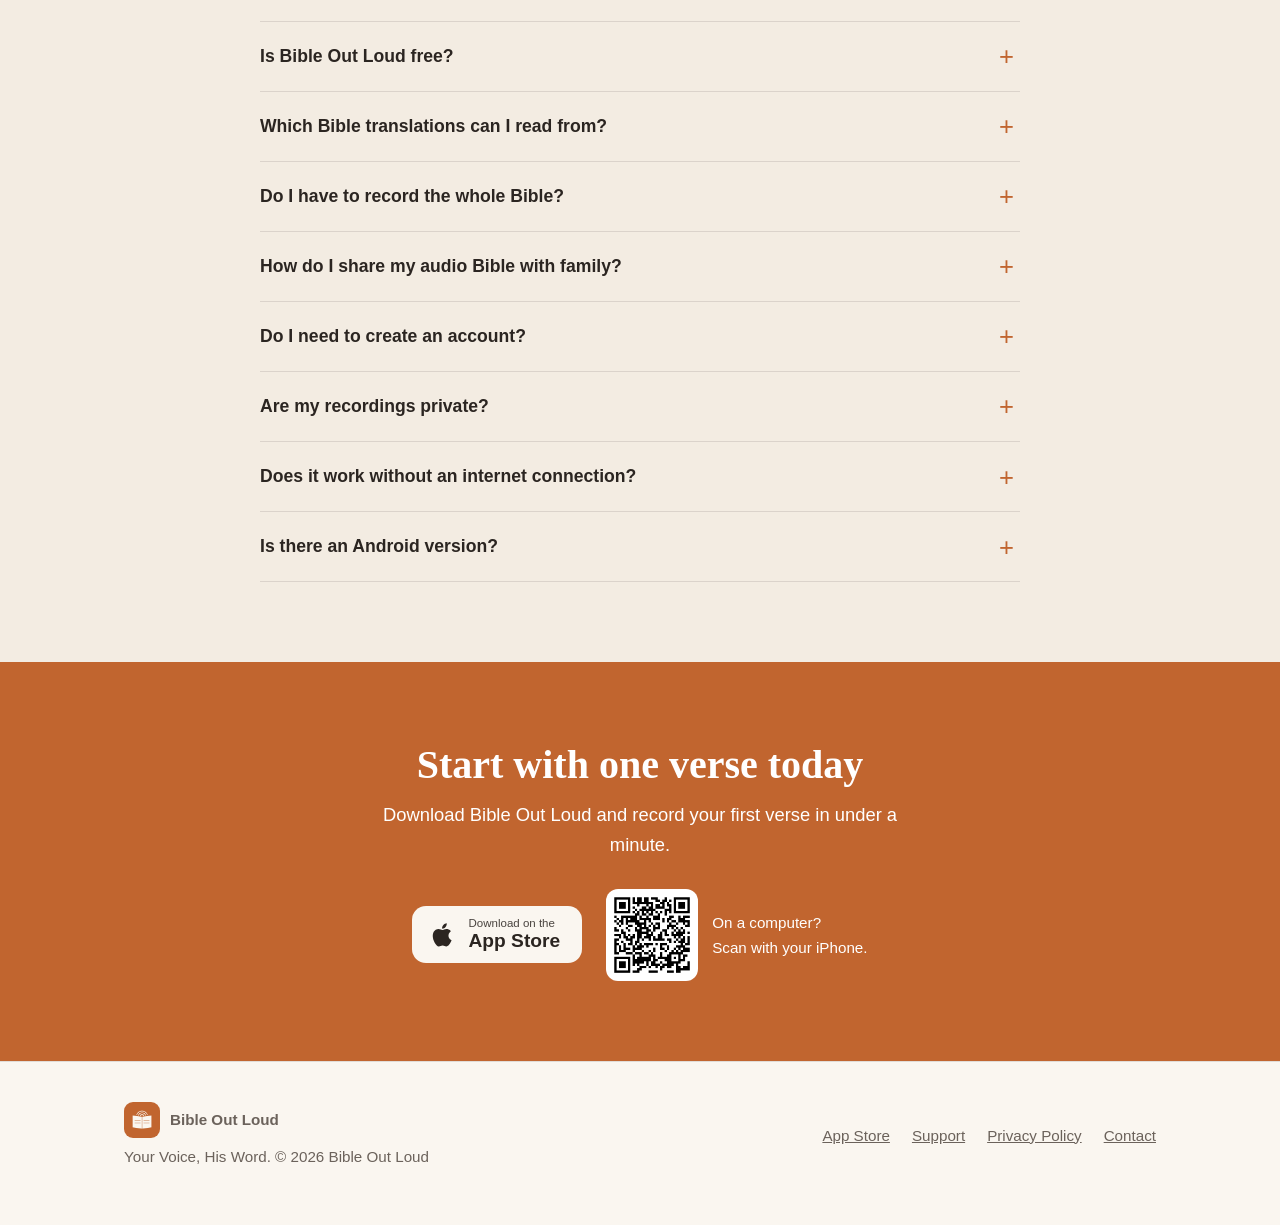
==== commit 6810ec95: "Redesign the website: new homepage, FAQ, pricing, SEO basics New homepage with how-it-works, feature" ====
--- a/index.html
+++ b/index.html
@@ -3,77 +3,332 @@
 <head>
 <meta charset="utf-8">
 <meta name="viewport" content="width=device-width, initial-scale=1">
-<title>Bible Out Loud – Your Voice, His Word.</title>
-<meta name="description" content="Read Scripture aloud, build an audio Bible in your own voice, and share it with the people you love.">
-<meta property="og:title" content="Bible Out Loud – Your Voice, His Word.">
-<meta property="og:description" content="Read Scripture aloud, build an audio Bible in your own voice, and share it with the people you love.">
-<meta property="og:image" content="https://bibleoutloud.app/assets/logo.png">
-<link rel="icon" href="assets/logo.png">
-<link rel="apple-touch-icon" href="assets/apple-touch-icon.png">
-<link rel="stylesheet" href="assets/site.css">
+<title>Bible Out Loud: Record the Bible in Your Own Voice</title>
+<meta name="description" content="Read Scripture aloud, verse by verse, and build an audio Bible in your own voice. Share it with family. Free app for iPhone and iPad.">
+<link rel="canonical" href="https://bibleoutloud.app/">
+<meta name="apple-itunes-app" content="app-id=6800993231">
+<meta name="theme-color" content="#FAF6F0" media="(prefers-color-scheme: light)">
+<meta name="theme-color" content="#1E1A17" media="(prefers-color-scheme: dark)">
+<meta property="og:type" content="website">
+<meta property="og:site_name" content="Bible Out Loud">
+<meta property="og:url" content="https://bibleoutloud.app/">
+<meta property="og:title" content="Bible Out Loud: Record the Bible in Your Own Voice">
+<meta property="og:description" content="Read Scripture aloud, verse by verse, and build an audio Bible in your own voice. Share it with family. Free app for iPhone and iPad.">
+<meta property="og:image" content="https://bibleoutloud.app/assets/og-image.png">
+<meta property="og:image:width" content="1200">
+<meta property="og:image:height" content="630">
+<meta name="twitter:card" content="summary_large_image">
+<link rel="icon" href="/assets/logo.png">
+<link rel="apple-touch-icon" href="/assets/apple-touch-icon.png">
+<link rel="stylesheet" href="/assets/site.css">
+<script type="application/ld+json">[
+ {
+  "@context": "https://schema.org",
+  "@type": "MobileApplication",
+  "name": "Bible Out Loud",
+  "alternateName": "Bible Out Loud: Your Voice, His Word",
+  "description": "Record yourself reading the Bible aloud, verse by verse, build an audio Bible in your own voice, and share it with family.",
+  "operatingSystem": "iOS 18.0 or later, iPadOS 18.0 or later",
+  "applicationCategory": "ReferenceApplication",
+  "url": "https://bibleoutloud.app/",
+  "image": "https://bibleoutloud.app/assets/logo.png",
+  "screenshot": [
+   "https://bibleoutloud.app/assets/screen-read.png",
+   "https://bibleoutloud.app/assets/screen-library.png",
+   "https://bibleoutloud.app/assets/screen-progress.png",
+   "https://bibleoutloud.app/assets/screen-own.png"
+  ],
+  "installUrl": "https://apps.apple.com/us/app/bible-out-loud/id6800993231",
+  "downloadUrl": "https://apps.apple.com/us/app/bible-out-loud/id6800993231",
+  "offers": {
+   "@type": "Offer",
+   "price": "0",
+   "priceCurrency": "USD"
+  },
+  "publisher": {
+   "@type": "Organization",
+   "name": "Bible Out Loud",
+   "url": "https://bibleoutloud.app/",
+   "email": "hershapplications@gmail.com"
+  }
+ },
+ {
+  "@context": "https://schema.org",
+  "@type": "WebSite",
+  "name": "Bible Out Loud",
+  "url": "https://bibleoutloud.app/"
+ },
+ {
+  "@context": "https://schema.org",
+  "@type": "FAQPage",
+  "mainEntity": [
+   {
+    "@type": "Question",
+    "name": "What is Bible Out Loud?",
+    "acceptedAnswer": {
+     "@type": "Answer",
+     "text": "Bible Out Loud is an app for iPhone and iPad that lets you record yourself reading the Bible aloud, one verse at a time. Over time your recordings add up to a complete audio Bible in your own voice, which you can listen to and share with family and friends."
+    }
+   },
+   {
+    "@type": "Question",
+    "name": "Is Bible Out Loud free?",
+    "acceptedAnswer": {
+     "@type": "Answer",
+     "text": "Yes. The app is free to download, free to record with, and free to listen with. Sharing your Bible with one person is free too. A one-time purchase of $1.99 unlocks sharing with as many people as you like. There are no subscriptions and no ads."
+    }
+   },
+   {
+    "@type": "Question",
+    "name": "Which Bible translations can I read from?",
+    "acceptedAnswer": {
+     "@type": "Answer",
+     "text": "The King James Version (KJV) and the World English Bible (WEB) are built in. You can also choose Own Bible, which shows only the verse reference so you can read from any printed Bible or translation you love."
+    }
+   },
+   {
+    "@type": "Question",
+    "name": "Do I have to record the whole Bible?",
+    "acceptedAnswer": {
+     "@type": "Answer",
+     "text": "No. Start anywhere and record as much or as little as you like: a favorite psalm, one Gospel, or all 66 books. The Progress screen keeps track of every verse, chapter and book you finish."
+    }
+   },
+   {
+    "@type": "Question",
+    "name": "How do I share my audio Bible with family?",
+    "acceptedAnswer": {
+     "@type": "Answer",
+     "text": "Tap Share My Bible in the Library tab, enter a family member's email address or phone number, and send the invite. Once they tap the link, your Bible appears in their Library. They need the free Bible Out Loud app on an iPhone or iPad."
+    }
+   },
+   {
+    "@type": "Question",
+    "name": "Do I need to create an account?",
+    "acceptedAnswer": {
+     "@type": "Answer",
+     "text": "No. There are no accounts or passwords. The app uses the Apple ID already on your iPhone or iPad, and your recordings are backed up to your own iCloud."
+    }
+   },
+   {
+    "@type": "Question",
+    "name": "Are my recordings private?",
+    "acceptedAnswer": {
+     "@type": "Answer",
+     "text": "Yes. Every recording is private by default. Only the people you invite can listen, and you can stop sharing with anyone at any time. There are no ads and your data is never sold."
+    }
+   },
+   {
+    "@type": "Question",
+    "name": "Does it work without an internet connection?",
+    "acceptedAnswer": {
+     "@type": "Answer",
+     "text": "Yes. The Bible text is built into the app and recordings are saved on your device first, so you can read and record offline. Backup and sharing catch up when you are back online."
+    }
+   },
+   {
+    "@type": "Question",
+    "name": "Is there an Android version?",
+    "acceptedAnswer": {
+     "@type": "Answer",
+     "text": "Not at the moment. Bible Out Loud is available for iPhone and iPad."
+    }
+   }
+  ]
+ }
+]</script>
 </head>
 <body>
+  <a class="skip" href="#main">Skip to content</a>
   <header class="site-header">
     <div class="wrap">
-      <a class="brand" href=""><img src="assets/logo.png" alt=""> Bible Out Loud</a>
-      <nav class="nav" aria-label="Main"><a href="" aria-current="page">Home</a><a href="support/">Support</a><a href="privacy/">Privacy</a></nav>
+      <a class="brand" href="/"><img src="/assets/logo.png" alt="" width="36" height="36"> Bible Out Loud</a>
+      <nav class="nav" aria-label="Main"><a href="/#how-it-works" class="hide-small">How it works</a><a href="/#faq" class="hide-small">FAQ</a><a href="/support/">Support</a><a class="nav-cta" href="https://apps.apple.com/us/app/bible-out-loud/id6800993231">Get the app</a></nav>
     </div>
   </header>
-  <main>
+  <main id="main">
     <section class="hero">
       <div class="wrap">
-        <img class="icon" src="assets/logo.png" alt="Bible Out Loud app icon">
-        <h1>Bible Out Loud</h1>
-        <p class="tagline">Your Voice, His Word.</p>
-        <p class="lead">Read Scripture aloud, one verse at a time, and build a complete audio Bible in your own voice. Share it with the people you love, and listen to theirs.</p>
-        <a class="store-button" href="https://apps.apple.com/us/app/bible-out-loud/id6800993231">Download on the App Store</a>
-        <p class="note">For iPhone and iPad. Free to download and to listen.</p>
-      </div>
-    </section>
-
-    <section class="wrap features">
-      <div class="feature">
-        <div class="feature-text">
-          <h2>Read and record</h2>
-          <p>Pick a passage, tap the microphone, and read the verse aloud. Read from the screen in KJV or WEB, or choose Own Bible and follow along in the printed Bible you love.</p>
-        </div>
-        <img src="assets/screen-read.png" alt="The Read screen showing John 3:16 with a record button" loading="lazy">
-      </div>
-      <div class="feature">
-        <div class="feature-text">
-          <h2>Build your audio Bible</h2>
-          <p>Every verse you record is saved in your Library. Play it back to back with Auto Play, search by word or verse, and share a verse, chapter, or book.</p>
-        </div>
-        <img src="assets/screen-library.png" alt="A Library of recorded verses from Genesis" loading="lazy">
-      </div>
-      <div class="feature">
-        <div class="feature-text">
-          <h2>Watch your progress</h2>
-          <p>Checkmarks, progress bars, and a daily streak show how far you've come through all 66 books.</p>
-        </div>
-        <img src="assets/screen-progress.png" alt="The Progress screen showing 8 percent complete and a 14 day streak" loading="lazy">
-      </div>
-    </section>
-
-    <section class="wrap cards" aria-label="Highlights">
-      <div class="card">
-        <h3>Share it with family</h3>
-        <p>Invite family and friends to listen to God's Word in a voice they know and love. Your first friend is free; a one-time purchase unlocks sharing with everyone.</p>
-      </div>
-      <div class="card">
-        <h3>Hear theirs</h3>
-        <p>When someone shares their Bible with you, listen anytime, or download it for offline listening. Listening is always free.</p>
-      </div>
-      <div class="card">
-        <h3>Private by default</h3>
-        <p>No accounts or passwords. Your recordings live on your device and in your own iCloud, and only people you invite can listen.</p>
+        <div>
+          <p class="eyebrow">For iPhone and iPad</p>
+          <h1>Record the Bible in your own voice</h1>
+          <p class="tagline">Your Voice, His Word.</p>
+          <p class="lead">Bible Out Loud helps you read Scripture aloud, one verse at a time, until you have a complete audio Bible in your own voice. Keep it, listen to it, and share it with the people you love.</p>
+          <div class="cta-row">
+            <a class="store-button" href="https://apps.apple.com/us/app/bible-out-loud/id6800993231" aria-label="Download Bible Out Loud on the App Store"><svg viewBox="0 0 24 24" aria-hidden="true"><path d="M17.05 12.54c-.03-2.7 2.2-4 2.3-4.06-1.25-1.83-3.2-2.08-3.9-2.11-1.66-.17-3.24.98-4.08.98-.84 0-2.14-.96-3.52-.93-1.81.03-3.48 1.05-4.41 2.67-1.88 3.26-.48 8.09 1.35 10.74.9 1.3 1.96 2.75 3.36 2.7 1.35-.05 1.86-.87 3.49-.87 1.63 0 2.09.87 3.52.84 1.45-.03 2.37-1.32 3.26-2.62 1.03-1.5 1.45-2.96 1.48-3.03-.03-.02-2.83-1.09-2.85-4.31zM14.37 4.6c.74-.9 1.24-2.15 1.1-3.4-1.07.04-2.36.71-3.13 1.61-.69.8-1.29 2.07-1.13 3.3 1.19.09 2.41-.61 3.16-1.51z"/></svg><span><small>Download on the</small><strong>App Store</strong></span></a>
+            <a class="text-link" href="#how-it-works">See how it works ↓</a>
+          </div>
+          <p class="note">Free to download. No account, no ads, no subscription.</p>
+        </div>
+        <div class="phone"><img src="/assets/screen-read.png" alt="Bible Out Loud Read screen showing John 3:16 with a large record button" width="720" height="1558" fetchpriority="high"></div>
+      </div>
+    </section>
+
+    <section class="section band" id="how-it-works">
+      <div class="wrap">
+        <div class="section-head">
+          <h2>How it works</h2>
+          <p>No studio and no setup. Just your voice and a quiet few minutes.</p>
+        </div>
+        <ol class="steps">
+          <li><h3>Choose a passage</h3><p>Start anywhere: Genesis 1, Psalm 23, the Gospel of John. Read from the screen or from your own printed Bible.</p></li>
+          <li><h3>Read it out loud</h3><p>Tap the microphone and read the verse. Not happy with it? Record it again. The app moves you on to the next verse.</p></li>
+          <li><h3>Keep it and share it</h3><p>Every verse is saved in your Library. Listen back any time, and invite family to hear the Bible in your voice.</p></li>
+        </ol>
+      </div>
+    </section>
+
+    <section class="section" id="features">
+      <div class="wrap features">
+        <div class="feature">
+          <div class="feature-text">
+            <h2>Read Scripture aloud, verse by verse</h2>
+            <p>Reading the Bible out loud slows you down and helps the words sink in. Bible Out Loud shows one verse at a time, so recording never feels overwhelming.</p>
+            <ul class="checks">
+              <li>King James Version and World English Bible built in</li>
+              <li>Works offline, with the full Bible text on your device</li>
+              <li>Play back, re-record or delete any verse</li>
+            </ul>
+          </div>
+          <div class="phone"><img src="/assets/screen-read.png" alt="Recording John 3:16 in the King James Version" width="720" height="1558" loading="lazy"></div>
+        </div>
+        <div class="feature">
+          <div class="feature-text">
+            <h2>Use the Bible you already love</h2>
+            <p>Prefer the NIV, ESV, NKJV or a well-worn family Bible? Choose Own Bible and the app shows just the verse reference while you read from your printed copy.</p>
+            <ul class="checks">
+              <li>Record from any translation or language</li>
+              <li>Your progress is tracked the same way</li>
+            </ul>
+          </div>
+          <div class="phone"><img src="/assets/screen-own.png" alt="Own Bible mode showing only the reference John 3:16" width="720" height="1558" loading="lazy"></div>
+        </div>
+        <div class="feature">
+          <div class="feature-text">
+            <h2>Build your own audio Bible</h2>
+            <p>Every verse you record lands in your Library, in order, ready to play. Listen to a chapter on a walk, or let Auto Play carry you through a whole book.</p>
+            <ul class="checks">
+              <li>Search by word or by verse, like John 3:16</li>
+              <li>Auto Play verses back to back</li>
+              <li>Share a single verse, a chapter or a whole book</li>
+            </ul>
+          </div>
+          <div class="phone"><img src="/assets/screen-library.png" alt="Library screen listing recorded verses from Genesis with play buttons" width="720" height="1558" loading="lazy"></div>
+        </div>
+        <div class="feature">
+          <div class="feature-text">
+            <h2>See how far you have come</h2>
+            <p>All 66 books and 31,102 verses, tracked for you. Checkmarks, progress bars and a daily streak make it easy to keep a simple habit of reading aloud.</p>
+            <ul class="checks">
+              <li>Progress for every book and both Testaments</li>
+              <li>A daily streak to keep you going</li>
+            </ul>
+          </div>
+          <div class="phone"><img src="/assets/screen-progress.png" alt="Progress screen showing 8 percent of the Bible recorded and a 14 day streak" width="720" height="1558" loading="lazy"></div>
+        </div>
+      </div>
+    </section>
+
+    <section class="verse band">
+      <div class="wrap">
+        <blockquote>“So then faith cometh by hearing, and hearing by the word of God.”</blockquote>
+        <cite>Romans 10:17, KJV</cite>
+      </div>
+    </section>
+
+    <section class="section" id="who-its-for">
+      <div class="wrap">
+        <div class="section-head">
+          <h2>A gift only you can give</h2>
+          <p>Anyone can buy an audio Bible. Only you can read it in the voice your family knows.</p>
+        </div>
+        <div class="cards">
+          <div class="card"><h3>Parents and grandparents</h3><p>Leave your children and grandchildren the Bible read by you. A keepsake they can listen to for the rest of their lives.</p></div>
+          <div class="card"><h3>Your own time in the Word</h3><p>Reading aloud is a simple way to slow down, pay attention and remember what you read. Then hear it again on the go.</p></div>
+          <div class="card"><h3>Families and churches</h3><p>Read through a book together, share recordings with loved ones far away, or bless someone who can no longer read for themselves.</p></div>
+        </div>
+      </div>
+    </section>
+
+    <section class="section band" id="sharing">
+      <div class="wrap">
+        <div class="section-head">
+          <h2>Share it with the people you love</h2>
+          <p>Invite family and friends to listen. They can download your Bible to hear offline, and listening is always free.</p>
+        </div>
+        <div class="pricing">
+          <div class="price">
+            <h3>Bible Out Loud</h3>
+            <p class="amount">Free</p>
+            <ul class="checks">
+              <li>Record the whole Bible</li>
+              <li>Listen to your own recordings</li>
+              <li>Share with one person</li>
+              <li>Listen to Bibles shared with you</li>
+            </ul>
+          </div>
+          <div class="price featured">
+            <h3>Unlock Sharing</h3>
+            <p class="amount">$1.99 <span>one time</span></p>
+            <ul class="checks">
+              <li>Share with as many people as you like</li>
+              <li>Works with Apple Family Sharing</li>
+              <li>No subscription, ever</li>
+            </ul>
+          </div>
+        </div>
+      </div>
+    </section>
+
+    <section class="section" id="privacy">
+      <div class="wrap">
+        <div class="section-head">
+          <h2>Private by default</h2>
+          <p>Your voice is personal. We built the app so it stays yours.</p>
+        </div>
+        <div class="cards">
+          <div class="card"><h3>No account needed</h3><p>No sign-up, no password. The app uses the Apple ID already on your device.</p></div>
+          <div class="card"><h3>Stored in your iCloud</h3><p>Recordings are saved on your device and backed up to your own iCloud. We cannot see or hear them.</p></div>
+          <div class="card"><h3>No ads, nothing sold</h3><p>Only people you invite can listen. Read the full <a href="/privacy/">privacy policy</a>.</p></div>
+        </div>
+      </div>
+    </section>
+
+    <section class="section band" id="faq">
+      <div class="wrap">
+        <div class="section-head"><h2>Questions and answers</h2></div>
+        <div class="faq">
+          <details><summary>What is Bible Out Loud?</summary><p>Bible Out Loud is an app for iPhone and iPad that lets you record yourself reading the Bible aloud, one verse at a time. Over time your recordings add up to a complete audio Bible in your own voice, which you can listen to and share with family and friends.</p></details>
+          <details><summary>Is Bible Out Loud free?</summary><p>Yes. The app is free to download, free to record with, and free to listen with. Sharing your Bible with one person is free too. A one-time purchase of $1.99 unlocks sharing with as many people as you like. There are no subscriptions and no ads.</p></details>
+          <details><summary>Which Bible translations can I read from?</summary><p>The King James Version (KJV) and the World English Bible (WEB) are built in. You can also choose Own Bible, which shows only the verse reference so you can read from any printed Bible or translation you love.</p></details>
+          <details><summary>Do I have to record the whole Bible?</summary><p>No. Start anywhere and record as much or as little as you like: a favorite psalm, one Gospel, or all 66 books. The Progress screen keeps track of every verse, chapter and book you finish.</p></details>
+          <details><summary>How do I share my audio Bible with family?</summary><p>Tap Share My Bible in the Library tab, enter a family member's email address or phone number, and send the invite. Once they tap the link, your Bible appears in their Library. They need the free Bible Out Loud app on an iPhone or iPad.</p></details>
+          <details><summary>Do I need to create an account?</summary><p>No. There are no accounts or passwords. The app uses the Apple ID already on your iPhone or iPad, and your recordings are backed up to your own iCloud.</p></details>
+          <details><summary>Are my recordings private?</summary><p>Yes. Every recording is private by default. Only the people you invite can listen, and you can stop sharing with anyone at any time. There are no ads and your data is never sold.</p></details>
+          <details><summary>Does it work without an internet connection?</summary><p>Yes. The Bible text is built into the app and recordings are saved on your device first, so you can read and record offline. Backup and sharing catch up when you are back online.</p></details>
+          <details><summary>Is there an Android version?</summary><p>Not at the moment. Bible Out Loud is available for iPhone and iPad.</p></details>
+        </div>
+      </div>
+    </section>
+
+    <section class="closing">
+      <div class="wrap">
+        <h2>Start with one verse today</h2>
+        <p>Download Bible Out Loud and record your first verse in under a minute.</p>
+        <div class="cta-row">
+          <a class="store-button" href="https://apps.apple.com/us/app/bible-out-loud/id6800993231" aria-label="Download Bible Out Loud on the App Store"><svg viewBox="0 0 24 24" aria-hidden="true"><path d="M17.05 12.54c-.03-2.7 2.2-4 2.3-4.06-1.25-1.83-3.2-2.08-3.9-2.11-1.66-.17-3.24.98-4.08.98-.84 0-2.14-.96-3.52-.93-1.81.03-3.48 1.05-4.41 2.67-1.88 3.26-.48 8.09 1.35 10.74.9 1.3 1.96 2.75 3.36 2.7 1.35-.05 1.86-.87 3.49-.87 1.63 0 2.09.87 3.52.84 1.45-.03 2.37-1.32 3.26-2.62 1.03-1.5 1.45-2.96 1.48-3.03-.03-.02-2.83-1.09-2.85-4.31zM14.37 4.6c.74-.9 1.24-2.15 1.1-3.4-1.07.04-2.36.71-3.13 1.61-.69.8-1.29 2.07-1.13 3.3 1.19.09 2.41-.61 3.16-1.51z"/></svg><span><small>Download on the</small><strong>App Store</strong></span></a>
+          <div class="qr"><img src="/assets/qr-app-store.png" alt="QR code that opens Bible Out Loud on the App Store" width="92" height="92" loading="lazy"><span>On a computer?<br>Scan with your iPhone.</span></div>
+        </div>
       </div>
     </section>
   </main>
   <footer class="site-footer">
     <div class="wrap">
-      <span>© 2026 Bible Out Loud</span>
-      <span><a href="support/">Support</a> · <a href="privacy/">Privacy Policy</a> · <a href="mailto:hershapplications@gmail.com">Contact</a></span>
+      <div>
+        <a class="brand" href="/"><img src="/assets/logo.png" alt="" width="36" height="36"> Bible Out Loud</a>
+        <p>Your Voice, His Word. © 2026 Bible Out Loud</p>
+      </div>
+      <nav aria-label="Footer"><a href="https://apps.apple.com/us/app/bible-out-loud/id6800993231">App Store</a><a href="/support/">Support</a><a href="/privacy/">Privacy Policy</a><a href="mailto:hershapplications@gmail.com">Contact</a></nav>
     </div>
   </footer>
 </body>
--- a/assets/site.css
+++ b/assets/site.css
@@ -1,90 +1,192 @@
+/* Bible Out Loud website styles.
+   Colors match the app: terracotta on cream, charcoal text. */
 :root {
   --primary: #C1652F;
-  --primary-soft: rgba(193, 101, 47, 0.12);
+  --primary-dark: #A4521F;
+  --primary-soft: #F4E3D6;
   --background: #FAF6F0;
+  --band: #F3ECE2;
   --card: #FFFFFF;
   --text: #2B2521;
-  --muted: rgba(43, 37, 33, 0.7);
+  --muted: #6B625B;
   --line: rgba(43, 37, 33, 0.12);
+  --on-primary: #FFFFFF;
+  --frame: #2B2521;
+  --serif: "Iowan Old Style", "Palatino Linotype", Palatino, "New York", ui-serif, Georgia, serif;
+  --sans: -apple-system, BlinkMacSystemFont, "Segoe UI", Roboto, Helvetica, Arial, sans-serif;
 }
 @media (prefers-color-scheme: dark) {
   :root {
     --primary: #E08A55;
-    --primary-soft: rgba(224, 138, 85, 0.16);
+    --primary-dark: #EBA070;
+    --primary-soft: #3A2A20;
     --background: #1E1A17;
+    --band: #25201C;
     --card: #2A2420;
     --text: #F3ECE4;
-    --muted: rgba(243, 236, 228, 0.7);
+    --muted: #B9AEA4;
     --line: rgba(243, 236, 228, 0.14);
+    --on-primary: #1E1A17;
+    --frame: #0F0D0B;
   }
 }
+
 * { box-sizing: border-box; }
-html { -webkit-text-size-adjust: 100%; }
+html { -webkit-text-size-adjust: 100%; scroll-behavior: smooth; }
+@media (prefers-reduced-motion: reduce) { html { scroll-behavior: auto; } }
 body {
   margin: 0;
   background: var(--background);
   color: var(--text);
-  font-family: -apple-system, BlinkMacSystemFont, "Segoe UI", Roboto, Helvetica, Arial, sans-serif;
-  line-height: 1.6;
+  font-family: var(--sans);
+  font-size: 1.0625rem;
+  line-height: 1.65;
 }
 a { color: var(--primary); }
-img { max-width: 100%; display: block; }
+img { max-width: 100%; height: auto; display: block; }
+h1, h2, h3 { font-family: var(--serif); line-height: 1.15; text-wrap: balance; }
+:focus-visible { outline: 3px solid var(--primary); outline-offset: 3px; border-radius: 6px; }
 
-.wrap { max-width: 960px; margin: 0 auto; padding: 0 24px; }
-.narrow { max-width: 640px; }
+.wrap { max-width: 1080px; margin: 0 auto; padding: 0 24px; }
+.narrow { max-width: 700px; }
+.skip { position: absolute; left: -999px; top: 8px; background: var(--card); padding: 8px 14px; border-radius: 8px; z-index: 20; }
+.skip:focus { left: 8px; }
 
 /* Header */
-.site-header { padding: 20px 0; }
-.site-header .wrap { display: flex; align-items: center; justify-content: space-between; gap: 16px; }
+.site-header { position: sticky; top: 0; z-index: 10; background: var(--background); border-bottom: 1px solid var(--line); }
+.site-header .wrap { display: flex; align-items: center; justify-content: space-between; gap: 16px; min-height: 64px; }
 .brand { display: flex; align-items: center; gap: 10px; color: var(--text); text-decoration: none; font-weight: 700; white-space: nowrap; }
 .brand img { width: 36px; height: 36px; border-radius: 9px; }
-.nav { display: flex; gap: 20px; font-size: 0.95rem; }
-.nav a { color: var(--muted); text-decoration: none; }
+.nav { display: flex; align-items: center; gap: 22px; font-size: 0.95rem; }
+.nav a { color: var(--muted); text-decoration: none; padding: 8px 0; }
 .nav a:hover, .nav a[aria-current="page"] { color: var(--primary); }
+.nav a.nav-cta { white-space: nowrap; background: var(--primary); color: var(--on-primary); font-weight: 600; padding: 8px 16px; border-radius: 999px; }
+.nav a.nav-cta:hover { background: var(--primary-dark); color: var(--on-primary); }
+
+/* Buttons */
+.store-button {
+  display: inline-flex; align-items: center; gap: 12px;
+  background: var(--text); color: var(--background); text-decoration: none;
+  padding: 11px 22px 11px 18px; border-radius: 14px; line-height: 1.15; text-align: left;
+}
+.store-button:hover { opacity: 0.88; }
+.store-button svg { width: 26px; height: 26px; flex: none; fill: currentColor; }
+.store-button small { display: block; font-size: 0.72rem; opacity: 0.85; }
+.store-button strong { display: block; font-size: 1.2rem; font-weight: 600; }
+.text-link { font-weight: 600; text-decoration: none; }
+.text-link:hover { text-decoration: underline; }
 
 /* Hero */
-.hero { text-align: center; padding: 48px 0 32px; }
-.hero .icon { width: 112px; height: 112px; border-radius: 26px; margin: 0 auto 24px; box-shadow: 0 12px 32px rgba(193, 101, 47, 0.3); }
-.hero h1 { font-size: clamp(2rem, 6vw, 3rem); font-weight: 800; margin: 0; line-height: 1.15; }
-.tagline { color: var(--primary); font-style: italic; font-size: 1.2rem; margin: 8px 0 20px; }
-.lead { font-size: 1.15rem; max-width: 560px; margin: 0 auto 28px; }
-.store-button {
-  display: inline-block; background: var(--primary); color: #fff; text-decoration: none;
-  font-weight: 600; padding: 14px 28px; border-radius: 14px;
+.hero { padding: 64px 0 72px; overflow: hidden; }
+.hero .wrap { display: grid; grid-template-columns: 1.15fr 0.85fr; gap: 48px; align-items: center; }
+.eyebrow { color: var(--primary); font-weight: 700; font-size: 0.85rem; letter-spacing: 0.08em; text-transform: uppercase; margin: 0 0 14px; }
+.hero h1 { font-size: clamp(2.4rem, 5.6vw, 3.9rem); font-weight: 700; margin: 0 0 12px; letter-spacing: -0.01em; }
+.tagline { font-family: var(--serif); color: var(--primary); font-style: italic; font-size: 1.45rem; margin: 0 0 20px; }
+.lead { font-size: 1.2rem; color: var(--muted); max-width: 34em; margin: 0 0 30px; }
+.cta-row { display: flex; flex-wrap: wrap; align-items: center; gap: 18px 24px; }
+.note { color: var(--muted); font-size: 0.92rem; margin: 16px 0 0; }
+
+/* Phone frame around screenshots */
+.phone { width: 100%; max-width: 290px; margin: 0 auto; background: var(--frame); padding: 9px; border-radius: 44px; box-shadow: 0 24px 60px rgba(43, 37, 33, 0.22); }
+.phone img { width: 100%; border-radius: 36px; }
+.hero .phone { max-width: 310px; transform: rotate(2deg); }
+
+/* Sections */
+.section { padding: 80px 0; }
+.band { background: var(--band); }
+.section-head { text-align: center; max-width: 640px; margin: 0 auto 48px; }
+.section-head h2, .feature h2, .closing h2 { font-size: clamp(1.8rem, 4vw, 2.5rem); font-weight: 700; margin: 0 0 12px; }
+.section-head p { color: var(--muted); margin: 0; font-size: 1.1rem; }
+
+/* How it works */
+.steps { display: grid; grid-template-columns: repeat(3, 1fr); gap: 24px; list-style: none; padding: 0; margin: 0; counter-reset: step; }
+.steps li { background: var(--card); border: 1px solid var(--line); border-radius: 20px; padding: 28px; counter-increment: step; }
+.steps li::before {
+  content: counter(step); display: grid; place-items: center; width: 40px; height: 40px; border-radius: 50%;
+  background: var(--primary); color: var(--on-primary); font-weight: 700; margin-bottom: 16px;
 }
-.store-button.pending { opacity: 0.85; cursor: default; }
-.note { color: var(--muted); font-size: 0.9rem; margin-top: 12px; }
+.steps h3, .card h3 { font-size: 1.25rem; margin: 0 0 8px; }
+.steps p, .card p { margin: 0; color: var(--muted); }
 
-/* Features */
-.features { display: grid; gap: 56px; padding: 48px 0; }
-.feature { display: grid; grid-template-columns: 1fr 1fr; gap: 40px; align-items: center; }
+/* Feature rows */
+.features { display: grid; gap: 88px; }
+.feature { display: grid; grid-template-columns: 1fr 1fr; gap: 56px; align-items: center; }
 .feature:nth-child(even) .feature-text { order: 2; }
-.feature h2 { font-size: 1.6rem; margin: 0 0 8px; }
-.feature p { margin: 0; color: var(--muted); font-size: 1.05rem; }
-.feature img { width: 100%; max-width: 300px; margin: 0 auto; border-radius: 28px; border: 1px solid var(--line); box-shadow: 0 16px 40px rgba(0, 0, 0, 0.12); }
+.feature p { color: var(--muted); font-size: 1.1rem; margin: 0 0 14px; }
+.checks { list-style: none; padding: 0; margin: 18px 0 0; display: grid; gap: 10px; }
+.checks li { padding-left: 32px; position: relative; }
+.checks li::before {
+  content: ""; position: absolute; left: 0; top: 0.2em; width: 21px; height: 21px; border-radius: 50%;
+  background: var(--primary) url("data:image/svg+xml,%3Csvg xmlns='http://www.w3.org/2000/svg' viewBox='0 0 24 24' fill='none' stroke='white' stroke-width='3.2' stroke-linecap='round' stroke-linejoin='round'%3E%3Cpath d='M6 12.5l4 4 8-9'/%3E%3C/svg%3E") center / 14px no-repeat;
+}
 
 /* Cards */
-.cards { display: grid; grid-template-columns: repeat(3, 1fr); gap: 20px; padding: 16px 0 56px; }
-.card { background: var(--card); border: 1px solid var(--line); border-radius: 18px; padding: 24px; }
-.card h3 { margin: 0 0 6px; font-size: 1.1rem; }
-.card p { margin: 0; color: var(--muted); }
+.cards { display: grid; grid-template-columns: repeat(3, 1fr); gap: 24px; }
+.card { background: var(--card); border: 1px solid var(--line); border-radius: 20px; padding: 28px; }
+
+/* Verse quote */
+.verse { text-align: center; padding: 72px 0; }
+.verse blockquote { font-family: var(--serif); font-size: clamp(1.5rem, 3.4vw, 2.1rem); font-style: italic; line-height: 1.4; margin: 0 auto 14px; max-width: 760px; text-wrap: balance; }
+.verse cite { color: var(--primary); font-style: normal; font-weight: 600; }
+
+/* Pricing */
+.pricing { display: grid; grid-template-columns: repeat(2, 1fr); gap: 24px; max-width: 820px; margin: 0 auto; }
+.price { background: var(--card); border: 1px solid var(--line); border-radius: 20px; padding: 32px; }
+.price.featured { border: 2px solid var(--primary); }
+.price h3 { font-size: 1.25rem; margin: 0 0 6px; }
+.price .amount { font-family: var(--serif); font-size: 2.6rem; font-weight: 700; line-height: 1.1; margin: 0; }
+.price .amount span { font-family: var(--sans); font-size: 1rem; font-weight: 400; color: var(--muted); }
+
+/* FAQ */
+.faq { max-width: 760px; margin: 0 auto; }
+.faq details { border-bottom: 1px solid var(--line); }
+.faq summary { cursor: pointer; list-style: none; padding: 20px 40px 20px 0; font-weight: 600; font-size: 1.1rem; position: relative; }
+.faq summary::-webkit-details-marker { display: none; }
+.faq summary::after { content: "+"; position: absolute; right: 6px; top: 50%; transform: translateY(-50%); color: var(--primary); font-size: 1.6rem; font-weight: 400; }
+.faq details[open] summary::after { content: "–"; }
+.faq details p { margin: 0 0 20px; color: var(--muted); }
+
+/* Closing call to action */
+.closing { background: var(--primary); color: #fff; text-align: center; padding: 80px 0; }
+.closing h2 { color: #fff; }
+.closing p { margin: 0 auto 28px; max-width: 520px; font-size: 1.15rem; }
+.closing .cta-row { justify-content: center; }
+.closing .store-button { background: #FAF6F0; color: #2B2521; }
+.qr { display: flex; align-items: center; gap: 14px; text-align: left; font-size: 0.95rem; }
+.qr img { width: 92px; height: 92px; border-radius: 12px; background: #fff; padding: 6px; }
+@media (prefers-color-scheme: dark) { .closing { background: #A4521F; } }
 
 /* Text pages (privacy, support) */
-.page { padding: 24px 0 80px; }
-.page h1 { font-size: 2rem; font-weight: 800; margin: 0 0 4px; }
-.updated { color: var(--muted); font-size: 0.9rem; margin: 0 0 40px; }
-.page h2 { font-size: 1.1rem; font-weight: 600; margin: 32px 0 8px; }
+.page { padding: 56px 0 88px; }
+.page h1 { font-size: clamp(2rem, 5vw, 2.6rem); font-weight: 700; margin: 0 0 6px; }
+.updated { color: var(--muted); font-size: 0.95rem; margin: 0 0 40px; }
+.page h2 { font-size: 1.3rem; font-weight: 700; margin: 36px 0 8px; }
 .page p { margin: 0 0 16px; }
 
 /* Footer */
-.site-footer { border-top: 1px solid var(--line); padding: 24px 0 48px; color: var(--muted); font-size: 0.9rem; }
-.site-footer .wrap { display: flex; flex-wrap: wrap; justify-content: space-between; gap: 12px; }
+.site-footer { border-top: 1px solid var(--line); padding: 40px 0 56px; color: var(--muted); font-size: 0.95rem; }
+.site-footer .wrap { display: flex; flex-wrap: wrap; justify-content: space-between; gap: 20px; }
+.site-footer .brand { margin-bottom: 6px; }
+.site-footer p { margin: 0; }
+.site-footer nav { display: flex; flex-wrap: wrap; gap: 8px 22px; align-items: center; }
 .site-footer a { color: var(--muted); }
+.site-footer a:hover { color: var(--primary); }
 
-@media (max-width: 720px) {
-  .feature { grid-template-columns: 1fr; gap: 20px; text-align: center; }
+@media (max-width: 820px) {
+  .hero { padding: 40px 0 56px; }
+  .hero .wrap { grid-template-columns: 1fr; text-align: center; gap: 40px; }
+  .lead { margin-left: auto; margin-right: auto; }
+  .cta-row { justify-content: center; }
+  .section { padding: 60px 0; }
+  .steps, .cards, .pricing { grid-template-columns: 1fr; }
+  .features { gap: 64px; }
+  .feature { grid-template-columns: 1fr; gap: 28px; }
   .feature:nth-child(even) .feature-text { order: 0; }
-  .cards { grid-template-columns: 1fr; }
-  .nav { gap: 12px; font-size: 0.9rem; }
-  .brand img { width: 30px; height: 30px; }
+  .nav { gap: 14px; }
+  .nav a.hide-small { display: none; }
+  .qr { display: none; }
 }
+@media (max-width: 480px) {
+  .nav a:not(.nav-cta) { display: none; }
+  .site-header .wrap { padding: 0 16px; }
+}
